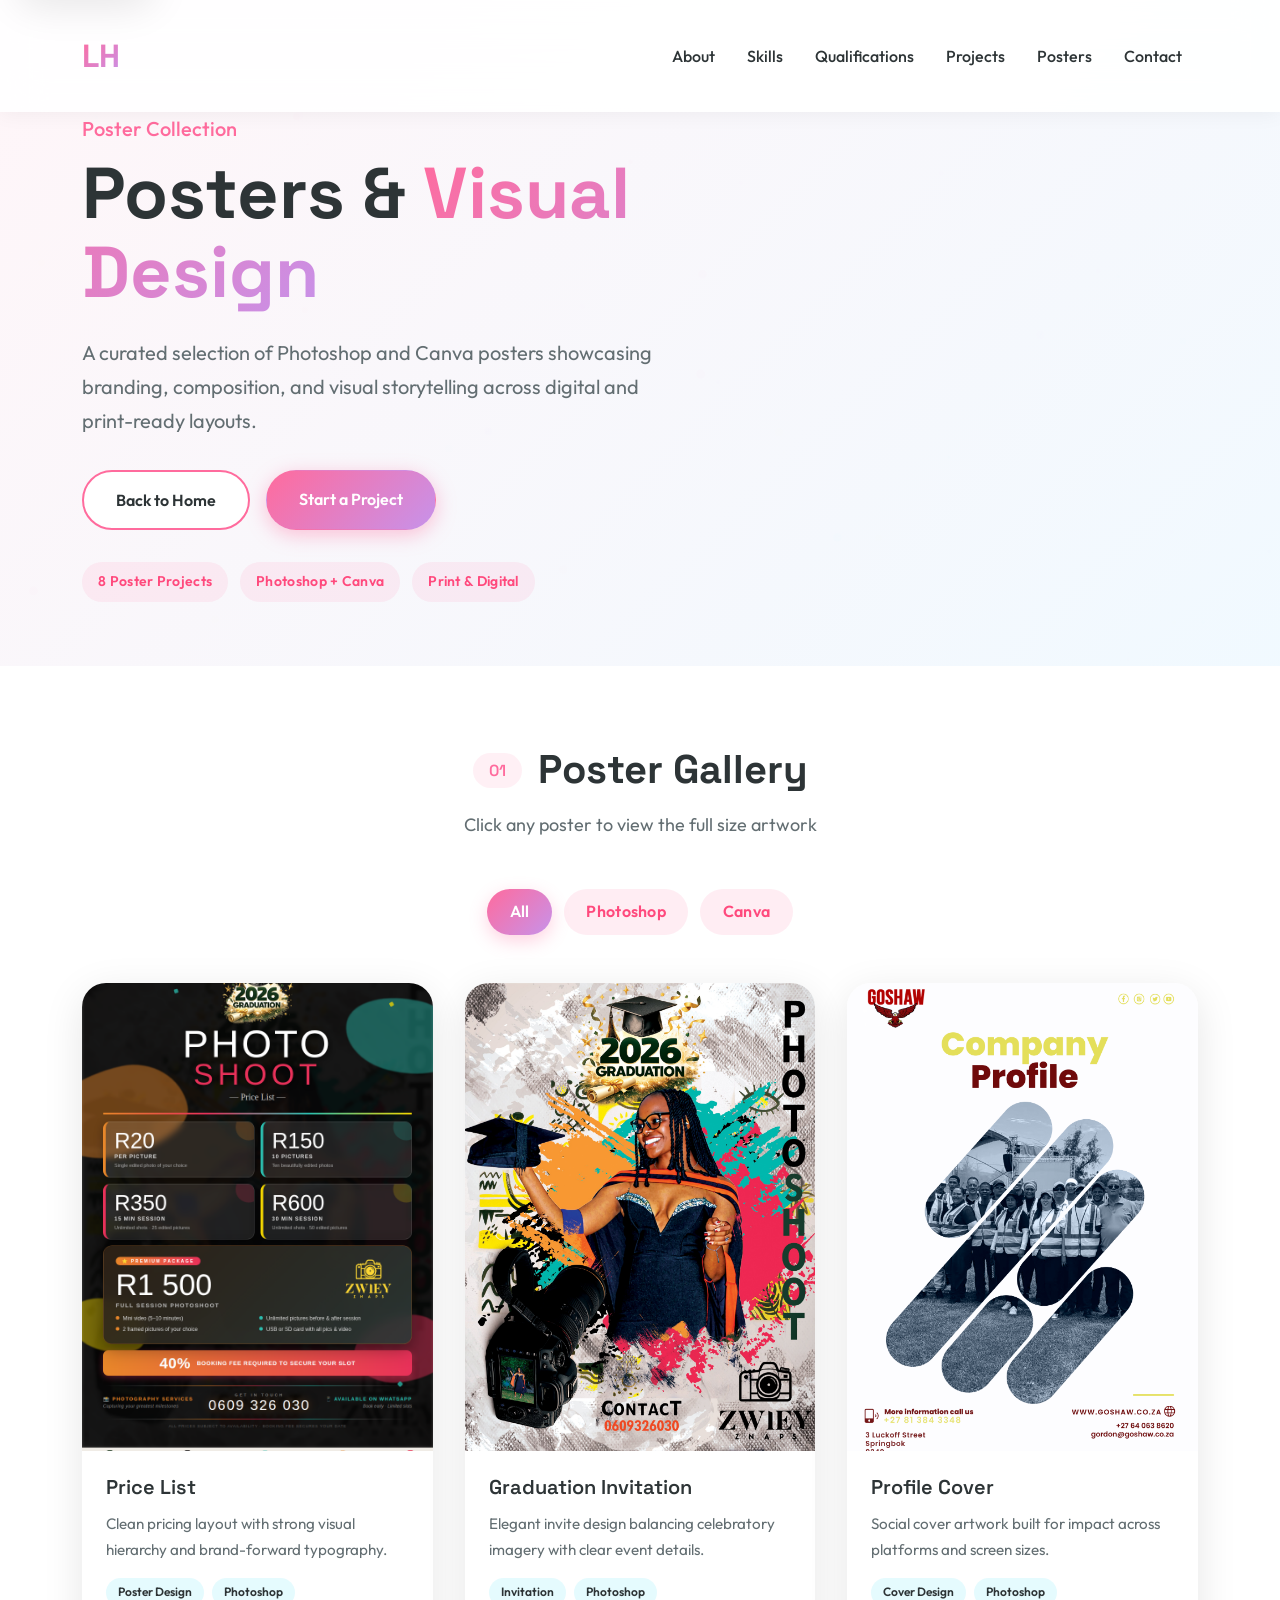
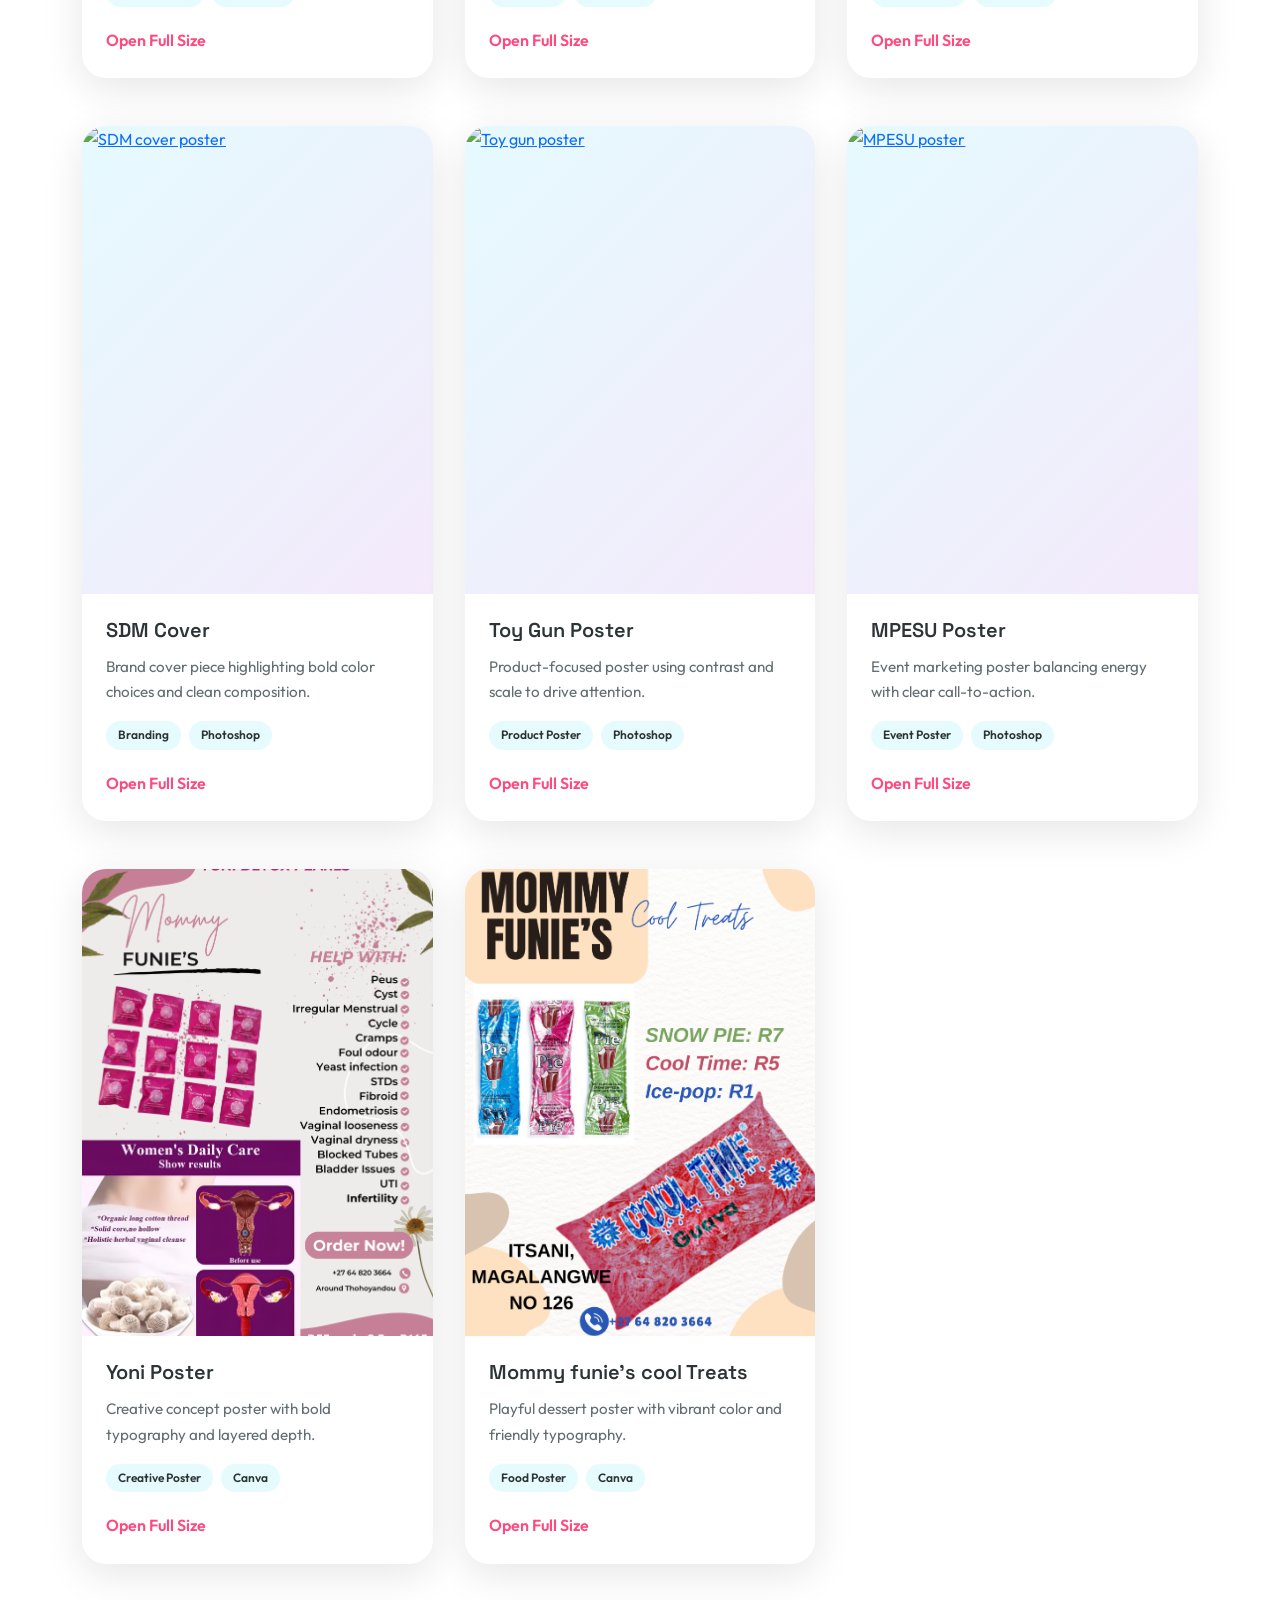
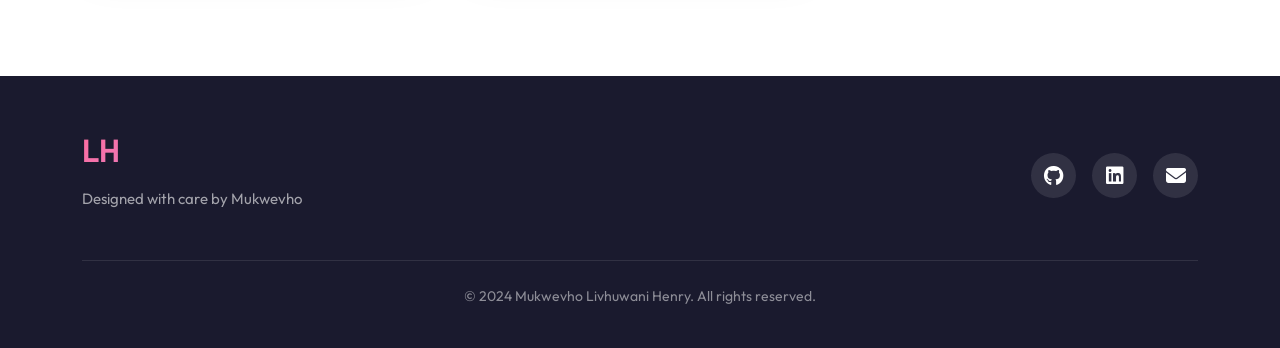
==== posters.html @ 680ffa91 "feat: launch portfolio site" ====
<!DOCTYPE html>
<html lang="en">
<head>
    <meta charset="UTF-8">
    <meta name="viewport" content="width=device-width, initial-scale=1.0">
    <title>Posters | Mukwevho Livhuwani Henry</title>
    <link href="https://cdn.jsdelivr.net/npm/bootstrap@5.3.0/dist/css/bootstrap.min.css" rel="stylesheet">
    <link rel="stylesheet" href="https://cdnjs.cloudflare.com/ajax/libs/font-awesome/6.4.0/css/all.min.css">
    <link rel="preconnect" href="https://fonts.googleapis.com">
    <link rel="preconnect" href="https://fonts.gstatic.com" crossorigin>
    <link href="https://fonts.googleapis.com/css2?family=Outfit:wght@300;400;600;800&family=Space+Grotesk:wght@400;600;700&display=swap" rel="stylesheet">
    <link rel="stylesheet" href="style.css">
</head>
<body class="posters-page">
    <canvas id="bgCanvas"></canvas>
    <a class="skip-link" href="#main-content">Skip to content</a>

    <nav class="navbar navbar-expand-lg fixed-top">
        <div class="container">
            <a class="navbar-brand" href="index.html">
                <span class="brand-text">LH</span>
            </a>
            <button class="navbar-toggler" type="button" data-bs-toggle="collapse" data-bs-target="#navbarNav">
                <span class="toggler-icon"></span>
            </button>
            <div class="collapse navbar-collapse" id="navbarNav">
                <ul class="navbar-nav ms-auto">
                    <li class="nav-item"><a class="nav-link" href="index.html#about">About</a></li>
                    <li class="nav-item"><a class="nav-link" href="index.html#skills">Skills</a></li>
                    <li class="nav-item"><a class="nav-link" href="index.html#qualifications">Qualifications</a></li>
                    <li class="nav-item"><a class="nav-link" href="index.html#projects">Projects</a></li>
                    <li class="nav-item"><a class="nav-link" href="posters.html">Posters</a></li>
                    <li class="nav-item"><a class="nav-link" href="index.html#contact">Contact</a></li>
                </ul>
            </div>
        </div>
    </nav>

    <main id="main-content">
    <section class="posters-hero">
        <div class="container">
            <div class="row align-items-center">
                <div class="col-lg-7">
                    <p class="greeting">Poster Collection</p>
                    <h1 class="hero-title">
                        Posters & <span class="highlight">Visual Design</span>
                    </h1>
                    <p class="hero-subtitle">
                        A curated selection of Photoshop and Canva posters showcasing branding,
                        composition, and visual storytelling across digital and print-ready layouts.
                    </p>
                    <div class="hero-cta">
                        <a href="index.html" class="btn btn-secondary-custom">Back to Home</a>
                        <a href="index.html#contact" class="btn btn-primary-custom">Start a Project</a>
                    </div>
                    <div class="poster-stats">
                        <span class="poster-stat">8 Poster Projects</span>
                        <span class="poster-stat">Photoshop + Canva</span>
                        <span class="poster-stat">Print & Digital</span>
                    </div>
                </div>
            </div>
        </div>
    </section>

    <section class="posters-gallery">
        <div class="container">
            <h2 class="section-title text-center">
                <span class="title-number">01</span>
                Poster Gallery
            </h2>
            <p class="section-subtitle text-center">Click any poster to view the full size artwork</p>

            <div class="poster-filters">
                <button class="filter-btn active" data-filter="all">All</button>
                <button class="filter-btn" data-filter="photoshop">Photoshop</button>
                <button class="filter-btn" data-filter="canva">Canva</button>
            </div>

            <div class="poster-grid">
                <figure class="poster-card" data-tools="photoshop">
                    <a class="poster-image" href="assests/Posters/pricelist.png" aria-label="Open Price List poster">
                        <img src="assests/Posters/pricelist.png" alt="Price list poster" loading="lazy">
                        <div class="poster-overlay"><span>View Full</span></div>
                    </a>
                    <figcaption class="poster-meta">
                        <h3>Price List</h3>
                        <p>Clean pricing layout with strong visual hierarchy and brand-forward typography.</p>
                        <div class="poster-tags">
                            <span>Poster Design</span>
                            <span>Photoshop</span>
                        </div>
                        <div class="poster-actions"><a href="assests/Posters/pricelist.png" target="_blank" rel="noopener noreferrer">Open Full Size</a></div>
                    </figcaption>
                </figure>

                <figure class="poster-card" data-tools="photoshop">
                    <a class="poster-image" href="assests/Posters/Graduation%20Invitation%201.jpg" aria-label="Open Graduation Invitation poster">
                        <img src="assests/Posters/Graduation%20Invitation%201.jpg" alt="Graduation invitation poster" loading="lazy">
                        <div class="poster-overlay"><span>View Full</span></div>
                    </a>
                    <figcaption class="poster-meta">
                        <h3>Graduation Invitation</h3>
                        <p>Elegant invite design balancing celebratory imagery with clear event details.</p>
                        <div class="poster-tags">
                            <span>Invitation</span>
                            <span>Photoshop</span>
                        </div>
                        <div class="poster-actions"><a href="assests/Posters/Graduation%20Invitation%201.jpg" target="_blank" rel="noopener noreferrer">Open Full Size</a></div>
                    </figcaption>
                </figure>

                <figure class="poster-card" data-tools="photoshop">
                    <a class="poster-image" href="assests/Posters/cover%20(profile).png" aria-label="Open Profile Cover poster">
                        <img src="assests/Posters/cover%20(profile).png" alt="Profile cover design" loading="lazy">
                        <div class="poster-overlay"><span>View Full</span></div>
                    </a>
                    <figcaption class="poster-meta">
                        <h3>Profile Cover</h3>
                        <p>Social cover artwork built for impact across platforms and screen sizes.</p>
                        <div class="poster-tags">
                            <span>Cover Design</span>
                            <span>Photoshop</span>
                        </div>
                        <div class="poster-actions"><a href="assests/Posters/cover%20(profile).png" target="_blank" rel="noopener noreferrer">Open Full Size</a></div>
                    </figcaption>
                </figure>

                <figure class="poster-card" data-tools="photoshop">
                    <a class="poster-image" href="assests/Posters/SDM%20Cover.png" aria-label="Open SDM Cover poster">
                        <img src="assests/Posters/SDM%20Cover.png" alt="SDM cover poster" loading="lazy">
                        <div class="poster-overlay"><span>View Full</span></div>
                    </a>
                    <figcaption class="poster-meta">
                        <h3>SDM Cover</h3>
                        <p>Brand cover piece highlighting bold color choices and clean composition.</p>
                        <div class="poster-tags">
                            <span>Branding</span>
                            <span>Photoshop</span>
                        </div>
                        <div class="poster-actions"><a href="assests/Posters/SDM%20Cover.png" target="_blank" rel="noopener noreferrer">Open Full Size</a></div>
                    </figcaption>
                </figure>

                <figure class="poster-card" data-tools="photoshop">
                    <a class="poster-image" href="assests/Posters/toy%20gun.png" aria-label="Open Toy Gun poster">
                        <img src="assests/Posters/toy%20gun.png" alt="Toy gun poster" loading="lazy">
                        <div class="poster-overlay"><span>View Full</span></div>
                    </a>
                    <figcaption class="poster-meta">
                        <h3>Toy Gun Poster</h3>
                        <p>Product-focused poster using contrast and scale to drive attention.</p>
                        <div class="poster-tags">
                            <span>Product Poster</span>
                            <span>Photoshop</span>
                        </div>
                        <div class="poster-actions"><a href="assests/Posters/toy%20gun.png" target="_blank" rel="noopener noreferrer">Open Full Size</a></div>
                    </figcaption>
                </figure>

                <figure class="poster-card" data-tools="photoshop">
                    <a class="poster-image" href="assests/Posters/MPESU%20POSTER.png" aria-label="Open MPESU poster">
                        <img src="assests/Posters/MPESU%20POSTER.png" alt="MPESU poster" loading="lazy">
                        <div class="poster-overlay"><span>View Full</span></div>
                    </a>
                    <figcaption class="poster-meta">
                        <h3>MPESU Poster</h3>
                        <p>Event marketing poster balancing energy with clear call-to-action.</p>
                        <div class="poster-tags">
                            <span>Event Poster</span>
                            <span>Photoshop</span>
                        </div>
                        <div class="poster-actions"><a href="assests/Posters/MPESU%20POSTER.png" target="_blank" rel="noopener noreferrer">Open Full Size</a></div>
                    </figcaption>
                </figure>

                <figure class="poster-card" data-tools="canva">
                    <a class="poster-image" href="assests/Posters/yoni%20poster.png" aria-label="Open Yoni poster">
                        <img src="assests/Posters/yoni%20poster.png" alt="Yoni poster" loading="lazy">
                        <div class="poster-overlay"><span>View Full</span></div>
                    </a>
                    <figcaption class="poster-meta">
                        <h3>Yoni Poster</h3>
                        <p>Creative concept poster with bold typography and layered depth.</p>
                        <div class="poster-tags">
                            <span>Creative Poster</span>
                            <span>Canva</span>
                        </div>
                        <div class="poster-actions"><a href="assests/Posters/yoni%20poster.png" target="_blank" rel="noopener noreferrer">Open Full Size</a></div>
                    </figcaption>
                </figure>

                <figure class="poster-card" data-tools="canva">
                    <a class="poster-image" href="assests/Posters/Mommy%20funie%27s%20cool%20Treats.png" aria-label="Open Mommy funie's cool Treats poster">
                        <img src="assests/Posters/Mommy%20funie%27s%20cool%20Treats.png" alt="Mommy funie's cool Treats poster" loading="lazy">
                        <div class="poster-overlay"><span>View Full</span></div>
                    </a>
                    <figcaption class="poster-meta">
                        <h3>Mommy funie's cool Treats</h3>
                        <p>Playful dessert poster with vibrant color and friendly typography.</p>
                        <div class="poster-tags">
                            <span>Food Poster</span>
                            <span>Canva</span>
                        </div>
                        <div class="poster-actions"><a href="assests/Posters/Mommy%20funie%27s%20cool%20Treats.png" target="_blank" rel="noopener noreferrer">Open Full Size</a></div>
                    </figcaption>
                </figure>
            </div>
        </div>
    </section>

    <div class="lightbox" aria-hidden="true" role="dialog" aria-label="Poster preview">
        <button class="lightbox-close" aria-label="Close preview">&times;</button>
        <button class="lightbox-nav prev" aria-label="Previous poster"><i class="fas fa-chevron-left"></i></button>
        <img class="lightbox-image" alt="Poster preview">
        <button class="lightbox-nav next" aria-label="Next poster"><i class="fas fa-chevron-right"></i></button>
        <p class="lightbox-caption"></p>
    </div>

    </main>

    <footer class="footer">
        <div class="container">
            <div class="footer-content">
                <div class="footer-brand">
                    <span class="brand-text">LH</span>
                    <p>Designed with care by Mukwevho</p>
                </div>
                <div class="footer-social">
                    <a href="https://github.com/Henryrsa" target="_blank" rel="noopener noreferrer"><i class="fab fa-github"></i></a>
                    <a href="https://www.linkedin.com/in/livhuwani-henry-mukwevho-75aba8270/" target="_blank" rel="noopener noreferrer"><i class="fab fa-linkedin"></i></a>
                    <a href="mailto:Mukwevhohenry@gmail.com"><i class="fas fa-envelope"></i></a>
                </div>
            </div>
            <div class="footer-bottom">
                <p>© 2024 Mukwevho Livhuwani Henry. All rights reserved.</p>
            </div>
        </div>
    </footer>

    <script src="https://cdn.jsdelivr.net/npm/bootstrap@5.3.0/dist/js/bootstrap.bundle.min.js"></script>
    <script src="script.js"></script>
</body>
</html>
---- style.css ----
:root {
    --primary: #ff6b9d;
    --primary-dark: #ff4a7d;
    --secondary: #c792ea;
    --accent: #7ee8fa;
    --accent-2: #ffeaa7;
    --dark: #1a1a2e;
    --dark-2: #16213e;
    --light: #f8f9fa;
    --text: #2d3436;
    --text-light: #636e72;
    --gradient-1: linear-gradient(135deg, #ff6b9d 0%, #c792ea 100%);
    --gradient-2: linear-gradient(135deg, #7ee8fa 0%, #c792ea 100%);
    --gradient-3: linear-gradient(135deg, #ffeaa7 0%, #ff6b9d 100%);
    --shadow: 0 10px 40px rgba(0, 0, 0, 0.1);
    --shadow-hover: 0 20px 60px rgba(0, 0, 0, 0.15);
    --font-heading: 'Space Grotesk', sans-serif;
    --font-body: 'Outfit', sans-serif;
}

* {
    margin: 0;
    padding: 0;
    box-sizing: border-box;
}

html {
    scroll-behavior: smooth;
}

body {
    font-family: var(--font-body);
    color: var(--text);
    background: var(--light);
    overflow-x: hidden;
    line-height: 1.7;
}

.skip-link {
    position: absolute;
    left: 1rem;
    top: -50px;
    background: white;
    color: var(--text);
    padding: 0.6rem 1rem;
    border-radius: 999px;
    box-shadow: var(--shadow);
    text-decoration: none;
    z-index: 10000;
    transition: top 0.2s ease;
}

.skip-link:focus {
    top: 1rem;
}

#bgCanvas {
    position: fixed;
    top: 0;
    left: 0;
    width: 100%;
    height: 100%;
    z-index: -1;
    opacity: 0.4;
}

/* Navbar */
.navbar {
    padding: 1.5rem 0;
    background: rgba(255, 255, 255, 0.9);
    backdrop-filter: blur(20px);
    box-shadow: 0 2px 20px rgba(0, 0, 0, 0.05);
    transition: all 0.3s ease;
}

.navbar.scrolled {
    padding: 1rem 0;
    box-shadow: var(--shadow);
}

.navbar-brand .brand-text {
    font-family: var(--font-heading);
    font-size: 2rem;
    font-weight: 800;
    background: var(--gradient-1);
    -webkit-background-clip: text;
    -webkit-text-fill-color: transparent;
    background-clip: text;
}

.navbar-nav .nav-link {
    font-weight: 500;
    color: var(--text);
    margin: 0 0.5rem;
    padding: 0.5rem 1rem;
    border-radius: 25px;
    transition: all 0.3s ease;
    position: relative;
}

.navbar-nav .nav-link::after {
    content: '';
    position: absolute;
    bottom: 0;
    left: 50%;
    width: 0;
    height: 2px;
    background: var(--gradient-1);
    transition: all 0.3s ease;
    transform: translateX(-50%);
}

.navbar-nav .nav-link:hover {
    color: var(--primary);
}

.navbar-nav .nav-link:focus-visible {
    outline: 2px solid rgba(255, 107, 157, 0.6);
    outline-offset: 3px;
}

.navbar-nav .nav-link:focus-visible {
    outline: 2px solid rgba(255, 107, 157, 0.6);
    outline-offset: 3px;
}

.navbar-nav .nav-link:hover::after {
    width: 60%;
}

.navbar-toggler {
    border: none;
    padding: 0.5rem;
}

.toggler-icon {
    display: block;
    width: 25px;
    height: 3px;
    background: var(--text);
    position: relative;
    transition: all 0.3s ease;
}

.toggler-icon::before,
.toggler-icon::after {
    content: '';
    position: absolute;
    width: 100%;
    height: 100%;
    background: var(--text);
    left: 0;
    transition: all 0.3s ease;
}

.toggler-icon::before {
    top: -8px;
}

.toggler-icon::after {
    top: 8px;
}

/* Hero Section */
.hero-section {
    min-height: 100vh;
    display: flex;
    align-items: center;
    position: relative;
    padding: 6rem 0 2rem;
    background: linear-gradient(135deg, rgba(255, 255, 255, 0.9) 0%, rgba(255, 231, 246, 0.9) 100%);
}

.greeting {
    font-size: 1.25rem;
    color: var(--primary);
    font-weight: 500;
    margin-bottom: 0.5rem;
    animation: fadeInUp 0.8s ease forwards;
    opacity: 0;
}

.hero-title {
    font-family: var(--font-heading);
    font-size: clamp(2.5rem, 8vw, 5rem);
    font-weight: 800;
    line-height: 1.1;
    margin-bottom: 1.5rem;
    animation: fadeInUp 0.8s ease forwards 0.2s;
    opacity: 0;
}

.hero-title .highlight {
    background: var(--gradient-1);
    -webkit-background-clip: text;
    -webkit-text-fill-color: transparent;
    background-clip: text;
}

.hero-subtitle {
    font-size: 1.25rem;
    color: var(--text-light);
    max-width: 500px;
    margin-bottom: 2rem;
    animation: fadeInUp 0.8s ease forwards 0.4s;
    opacity: 0;
}

.hero-subtitle .typing-text {
    color: var(--secondary);
    font-weight: 600;
}

.hero-cta {
    display: flex;
    gap: 1rem;
    flex-wrap: wrap;
    margin-bottom: 2rem;
    animation: fadeInUp 0.8s ease forwards 0.6s;
    opacity: 0;
}

.btn-primary-custom,
.btn-secondary-custom,
.btn-tertiary-custom {
    padding: 1rem 2rem;
    border-radius: 50px;
    font-weight: 600;
    text-decoration: none;
    transition: all 0.3s ease;
    display: inline-block;
}

.btn-primary-custom:focus-visible,
.btn-secondary-custom:focus-visible,
.btn-tertiary-custom:focus-visible,
.project-link:focus-visible,
.poster-actions a:focus-visible,
.social-link:focus-visible,
.footer-social a:focus-visible,
.filter-btn:focus-visible {
    outline: 2px solid rgba(26, 26, 46, 0.4);
    outline-offset: 4px;
}

.btn-primary-custom:focus-visible,
.btn-secondary-custom:focus-visible,
.btn-tertiary-custom:focus-visible,
.project-link:focus-visible,
.poster-actions a:focus-visible,
.social-link:focus-visible,
.footer-social a:focus-visible,
.filter-btn:focus-visible {
    outline: 2px solid rgba(26, 26, 46, 0.4);
    outline-offset: 4px;
}

.btn-primary-custom {
    background: var(--gradient-1);
    color: white;
    box-shadow: 0 5px 20px rgba(255, 107, 157, 0.4);
}

.btn-primary-custom:hover {
    transform: translateY(-3px);
    box-shadow: 0 10px 30px rgba(255, 107, 157, 0.5);
}

.btn-secondary-custom {
    background: white;
    color: var(--text);
    border: 2px solid var(--primary);
}

.btn-secondary-custom:hover {
    background: var(--primary);
    color: white;
}

.btn-tertiary-custom {
    background: linear-gradient(135deg, rgba(126, 232, 250, 0.2) 0%, rgba(199, 146, 234, 0.25) 100%);
    color: var(--text);
    border: 2px solid rgba(199, 146, 234, 0.6);
    backdrop-filter: blur(6px);
}

.btn-tertiary-custom:hover {
    background: var(--gradient-2);
    color: white;
    transform: translateY(-3px);
    box-shadow: 0 10px 30px rgba(126, 232, 250, 0.3);
}

.social-links-hero {
    display: flex;
    gap: 1rem;
    animation: fadeInUp 0.8s ease forwards 0.8s;
    opacity: 0;
}

.hero-image-wrapper {
    position: relative;
    width: min(420px, 90%);
    margin: 2rem auto 0;
    border-radius: 35% 65% 60% 40% / 35% 35% 65% 65%;
    overflow: hidden;
    box-shadow: 0 20px 60px rgba(26, 26, 46, 0.15);
    animation: fadeInUp 0.8s ease forwards 0.9s;
    opacity: 0;
}

.hero-image-glow {
    position: absolute;
    inset: -15% -20%;
    background: linear-gradient(135deg, rgba(255, 107, 157, 0.35) 0%, rgba(126, 232, 250, 0.3) 100%);
    filter: blur(40px);
    z-index: 0;
}

.hero-image {
    position: relative;
    width: 100%;
    height: auto;
    display: block;
    z-index: 1;
    object-fit: cover;
}

.social-link {
    width: 45px;
    height: 45px;
    border-radius: 50%;
    background: white;
    display: flex;
    align-items: center;
    justify-content: center;
    color: var(--text);
    font-size: 1.25rem;
    text-decoration: none;
    box-shadow: var(--shadow);
    transition: all 0.3s ease;
}

.social-link:hover {
    background: var(--gradient-1);
    color: white;
    transform: translateY(-3px);
}

.scroll-indicator {
    position: absolute;
    bottom: 2rem;
    left: 50%;
    transform: translateX(-50%);
    display: flex;
    flex-direction: column;
    align-items: center;
    gap: 0.5rem;
    animation: bounce 2s infinite;
}

.scroll-indicator span {
    font-size: 0.875rem;
    color: var(--text-light);
    text-transform: uppercase;
    letter-spacing: 2px;
}

.scroll-arrow {
    width: 20px;
    height: 20px;
    border-right: 2px solid var(--primary);
    border-bottom: 2px solid var(--primary);
    transform: rotate(45deg);
}

@keyframes bounce {
    0%, 20%, 50%, 80%, 100% {
        transform: translateX(-50%) translateY(0);
    }
    40% {
        transform: translateX(-50%) translateY(-10px);
    }
    60% {
        transform: translateX(-50%) translateY(-5px);
    }
}

@keyframes fadeInUp {
    from {
        opacity: 0;
        transform: translateY(30px);
    }
    to {
        opacity: 1;
        transform: translateY(0);
    }
}

/* Section Styles */
section {
    padding: 6rem 0;
}

.section-title {
    font-family: var(--font-heading);
    font-size: 2.5rem;
    font-weight: 700;
    margin-bottom: 1rem;
    display: flex;
    align-items: center;
    gap: 1rem;
}

.title-number {
    font-size: 1rem;
    font-weight: 600;
    color: var(--primary);
    background: rgba(255, 107, 157, 0.1);
    padding: 0.5rem 1rem;
    border-radius: 20px;
}

.section-subtitle {
    color: var(--text-light);
    font-size: 1.125rem;
    margin-bottom: 3rem;
}

/* About Section */
.about-section {
    background: white;
}

.about-image-wrapper {
    position: relative;
    margin-bottom: 2rem;
}

.about-shape {
    position: absolute;
    top: -14px;
    left: -14px;
    width: calc(100% + 28px);
    height: calc(100% + 28px);
    background: var(--gradient-2);
    border-radius: 30% 70% 70% 30% / 30% 30% 70% 70%;
    animation: morph 8s ease-in-out infinite;
    z-index: 0;
    opacity: 0.7;
}

@keyframes morph {
    0%, 100% {
        border-radius: 30% 70% 70% 30% / 30% 30% 70% 70%;
    }
    50% {
        border-radius: 70% 30% 30% 70% / 70% 70% 30% 30%;
    }
}

.about-image-placeholder {
    position: relative;
    width: 100%;
    padding-bottom: 100%;
    display: flex;
    align-items: center;
    justify-content: center;
    background: linear-gradient(135deg, rgba(126, 232, 250, 0.2) 0%, rgba(199, 146, 234, 0.2) 100%);
    border-radius: 30% 70% 70% 30% / 30% 30% 70% 70%;
    overflow: hidden;
    z-index: 1;
}

.about-image-placeholder i {
    position: absolute;
    font-size: 5rem;
    color: var(--primary);
    opacity: 0.5;
}

.about-content .section-title {
    margin-bottom: 1.5rem;
}

.about-text {
    color: var(--text-light);
    margin-bottom: 1.5rem;
    font-size: 1.0625rem;
}

.about-tags {
    display: flex;
    flex-wrap: wrap;
    gap: 0.75rem;
    margin-top: 2rem;
}

.tag {
    padding: 0.5rem 1.25rem;
    background: rgba(255, 107, 157, 0.1);
    color: var(--primary-dark);
    border-radius: 25px;
    font-weight: 500;
    font-size: 0.875rem;
    transition: all 0.3s ease;
}

.tag:hover {
    background: var(--gradient-1);
    color: white;
    transform: translateY(-2px);
}

/* Skills Section */
.skills-section {
    background: linear-gradient(135deg, #f8f9fa 0%, #fff5f8 100%);
}

.skills-grid {
    display: grid;
    grid-template-columns: repeat(auto-fit, minmax(250px, 1fr));
    gap: 2rem;
}

.skill-card {
    background: white;
    padding: 2rem;
    border-radius: 20px;
    box-shadow: var(--shadow);
    transition: all 0.4s ease;
    position: relative;
    overflow: hidden;
}

.skill-card::before {
    content: '';
    position: absolute;
    top: 0;
    left: 0;
    width: 100%;
    height: 4px;
    background: var(--gradient-1);
    transform: scaleX(0);
    transform-origin: left;
    transition: transform 0.4s ease;
}

.skill-card:hover {
    transform: translateY(-10px);
    box-shadow: var(--shadow-hover);
}

.skill-card:hover::before {
    transform: scaleX(1);
}

.skill-icon {
    width: 60px;
    height: 60px;
    background: var(--gradient-1);
    border-radius: 15px;
    display: flex;
    align-items: center;
    justify-content: center;
    margin-bottom: 1.5rem;
}

.skill-icon i {
    font-size: 1.75rem;
    color: white;
}

.skill-card h3 {
    font-family: var(--font-heading);
    font-size: 1.5rem;
    font-weight: 600;
    margin-bottom: 0.5rem;
}

.skill-card p {
    color: var(--text-light);
    font-size: 0.9375rem;
    margin-bottom: 1rem;
}

.skill-level {
    height: 6px;
    background: #eee;
    border-radius: 3px;
    overflow: hidden;
}

.skill-progress {
    height: 100%;
    background: var(--gradient-1);
    border-radius: 3px;
    width: var(--progress);
    transition: width 1s ease;
}

/* Qualifications Section */
.qualifications-section {
    background: white;
}

.qualifications-wrapper {
    display: grid;
    grid-template-columns: repeat(auto-fit, minmax(300px, 1fr));
    gap: 2rem;
    max-width: 1000px;
    margin: 0 auto;
}

.qualification-card {
    background: linear-gradient(135deg, #f8f9fa 0%, #fff 100%);
    padding: 2rem;
    border-radius: 20px;
    display: flex;
    gap: 1.5rem;
    align-items: flex-start;
    box-shadow: var(--shadow);
    transition: all 0.3s ease;
    border-left: 4px solid var(--primary);
}

.qualification-card:hover {
    transform: translateX(10px);
    box-shadow: var(--shadow-hover);
}

.main-education {
    background: var(--gradient-1);
    border-left: none;
}

.main-education .edu-icon,
.main-education .cert-icon {
    background: white;
    color: var(--primary);
}

.main-education h3,
.main-education p {
    color: white;
}

.edu-icon,
.cert-icon {
    width: 60px;
    height: 60px;
    min-width: 60px;
    background: var(--gradient-1);
    border-radius: 15px;
    display: flex;
    align-items: center;
    justify-content: center;
}

.edu-icon i,
.cert-icon i {
    font-size: 1.5rem;
    color: white;
}

.qualification-card h3 {
    font-family: var(--font-heading);
    font-size: 1.25rem;
    font-weight: 600;
    margin-bottom: 0.5rem;
}

.edu-school {
    color: var(--secondary);
    font-weight: 500;
    margin-bottom: 0.25rem;
}

.edu-period {
    color: var(--text-light);
    font-size: 0.9375rem;
}

/* Projects Section */
.projects-section {
    background: linear-gradient(135deg, #fff5f8 0%, #f0f9ff 100%);
}

.project-highlights {
    display: grid;
    grid-template-columns: repeat(auto-fit, minmax(220px, 1fr));
    gap: 1rem;
    margin: 1.5rem 0 2.5rem;
}

.highlight-card {
    background: white;
    border-radius: 18px;
    padding: 1rem 1.25rem;
    display: flex;
    gap: 0.75rem;
    align-items: center;
    box-shadow: var(--shadow);
}

.highlight-card i {
    width: 40px;
    height: 40px;
    border-radius: 12px;
    display: flex;
    align-items: center;
    justify-content: center;
    background: var(--gradient-2);
    color: white;
}

.highlight-card span {
    font-weight: 600;
    color: var(--text);
    font-size: 0.95rem;
}

.projects-grid {
    display: grid;
    grid-template-columns: repeat(auto-fit, minmax(320px, 1fr));
    gap: 2rem;
}

.project-card {
    background: white;
    border-radius: 20px;
    overflow: hidden;
    box-shadow: var(--shadow);
    transition: all 0.4s ease;
}

.project-card:hover {
    transform: translateY(-10px);
    box-shadow: var(--shadow-hover);
}

.project-image {
    height: 200px;
    background: linear-gradient(135deg, var(--accent) 0%, var(--secondary) 100%);
    display: flex;
    align-items: center;
    justify-content: center;
    position: relative;
    overflow: hidden;
}

.project-placeholder {
    display: flex;
    flex-direction: column;
    align-items: center;
    gap: 0.5rem;
    color: white;
    z-index: 1;
}

.project-placeholder i {
    font-size: 3rem;
}

.project-placeholder span {
    font-weight: 600;
    text-transform: uppercase;
    letter-spacing: 2px;
    font-size: 0.75rem;
}

.project-card.coming-soon .project-image {
    background: linear-gradient(135deg, #ffeaa7 0%, #ff6b9d 100%);
}

.project-info {
    padding: 1.5rem;
}

.project-info h3 {
    font-family: var(--font-heading);
    font-size: 1.375rem;
    font-weight: 600;
    margin-bottom: 0.5rem;
}

.project-info p {
    color: var(--text-light);
    font-size: 0.9375rem;
    margin-bottom: 1rem;
}

.project-tags {
    display: flex;
    flex-wrap: wrap;
    gap: 0.5rem;
}

.project-tags span {
    padding: 0.25rem 0.75rem;
    background: rgba(255, 107, 157, 0.1);
    color: var(--primary-dark);
    border-radius: 15px;
    font-size: 0.75rem;
    font-weight: 500;
}

.project-link {
    display: inline-block;
    margin-right: 1rem;
    margin-top: 0.75rem;
    padding: 0.5rem 1rem;
    background: var(--gradient-1);
    color: white;
    text-decoration: none;
    border-radius: 20px;
    font-size: 0.8rem;
    font-weight: 500;
    transition: all 0.3s ease;
}

.project-link:hover {
    transform: translateY(-2px);
    box-shadow: 0 5px 15px rgba(255, 107, 157, 0.4);
}

/* Posters Page */
.posters-page .hero-section,
.posters-hero {
    min-height: 70vh;
    display: flex;
    align-items: center;
    padding: 7rem 0 4rem;
    background: linear-gradient(135deg, rgba(255, 245, 248, 0.95) 0%, rgba(240, 249, 255, 0.95) 100%);
}

.posters-hero .hero-title {
    font-size: clamp(2.5rem, 6vw, 4.5rem);
}

.posters-hero .hero-subtitle {
    max-width: 600px;
}

.poster-stats {
    display: flex;
    flex-wrap: wrap;
    gap: 0.75rem;
    margin-top: 2rem;
}

.poster-stat {
    padding: 0.5rem 1rem;
    border-radius: 20px;
    background: rgba(255, 107, 157, 0.1);
    color: var(--primary-dark);
    font-weight: 600;
    font-size: 0.875rem;
    letter-spacing: 0.3px;
}

.posters-gallery {
    background: white;
    padding: 5rem 0 6rem;
}

.posters-gallery .section-title {
    justify-content: center;
}

.poster-filters {
    display: flex;
    flex-wrap: wrap;
    justify-content: center;
    gap: 0.75rem;
    margin-top: 2rem;
}


.filter-btn {
    border: none;
    padding: 0.6rem 1.4rem;
    border-radius: 999px;
    background: rgba(255, 107, 157, 0.12);
    color: var(--primary-dark);
    font-weight: 600;
    letter-spacing: 0.3px;
    transition: all 0.3s ease;
}

.filter-btn:hover,
.filter-btn.active {
    background: var(--gradient-1);
    color: white;
    box-shadow: 0 6px 18px rgba(255, 107, 157, 0.3);
}

.poster-grid {
    display: grid;
    grid-template-columns: repeat(auto-fit, minmax(260px, 1fr));
    gap: 2rem;
    margin-top: 3rem;
}

.poster-card {
    background: white;
    border-radius: 24px;
    overflow: hidden;
    box-shadow: var(--shadow);
    transition: all 0.4s ease;
    display: flex;
    flex-direction: column;
}

.poster-card:hover {
    transform: translateY(-8px);
    box-shadow: var(--shadow-hover);
}

.poster-image {
    position: relative;
    display: block;
    aspect-ratio: 3 / 4;
    overflow: hidden;
    background: linear-gradient(135deg, rgba(126, 232, 250, 0.2) 0%, rgba(199, 146, 234, 0.2) 100%);
}

.poster-image img {
    width: 100%;
    height: 100%;
    object-fit: cover;
    display: block;
    transition: transform 0.4s ease;
}

.poster-card:hover .poster-image img {
    transform: scale(1.05);
}

.poster-overlay {
    position: absolute;
    inset: 0;
    background: linear-gradient(180deg, rgba(26, 26, 46, 0.05) 0%, rgba(26, 26, 46, 0.5) 100%);
    display: flex;
    align-items: flex-end;
    justify-content: space-between;
    padding: 1.5rem;
    opacity: 0;
    transition: opacity 0.3s ease;
}

.poster-card:hover .poster-overlay {
    opacity: 1;
}

.poster-overlay span {
    color: white;
    font-weight: 600;
    text-transform: uppercase;
    letter-spacing: 2px;
    font-size: 0.75rem;
}

.poster-meta {
    padding: 1.5rem;
}

.poster-meta h3 {
    font-family: var(--font-heading);
    font-size: 1.25rem;
    font-weight: 600;
    margin-bottom: 0.75rem;
}

.poster-meta p {
    color: var(--text-light);
    font-size: 0.95rem;
    margin-bottom: 1rem;
}

.poster-tags {
    display: flex;
    flex-wrap: wrap;
    gap: 0.5rem;
}

.poster-tags span {
    padding: 0.25rem 0.75rem;
    border-radius: 999px;
    background: rgba(126, 232, 250, 0.2);
    color: var(--text);
    font-size: 0.75rem;
    font-weight: 600;
}

.poster-actions {
    margin-top: 1.25rem;
}

.poster-actions a {
    text-decoration: none;
    font-weight: 600;
    color: var(--primary-dark);
}

.poster-actions a:hover {
    color: var(--primary);
}

.lightbox {
    position: fixed;
    inset: 0;
    background: rgba(22, 33, 62, 0.9);
    display: flex;
    flex-direction: column;
    align-items: center;
    justify-content: center;
    padding: 2rem;
    opacity: 0;
    pointer-events: none;
    transition: opacity 0.3s ease;
    z-index: 9999;
}

.lightbox.active {
    opacity: 1;
    pointer-events: auto;
}

.lightbox-image {
    max-width: min(90vw, 900px);
    max-height: 80vh;
    border-radius: 20px;
    box-shadow: 0 20px 60px rgba(0, 0, 0, 0.45);
}

.lightbox-caption {
    margin-top: 1.5rem;
    color: rgba(255, 255, 255, 0.8);
    font-weight: 600;
    text-transform: uppercase;
    letter-spacing: 2px;
    font-size: 0.85rem;
}

.lightbox-close {
    position: absolute;
    top: 24px;
    right: 30px;
    background: transparent;
    border: none;
    color: white;
    font-size: 2.5rem;
    line-height: 1;
    cursor: pointer;
}

.lightbox-nav {
    position: absolute;
    top: 50%;
    transform: translateY(-50%);
    background: rgba(255, 255, 255, 0.12);
    border: none;
    color: white;
    width: 48px;
    height: 48px;
    border-radius: 50%;
    display: flex;
    align-items: center;
    justify-content: center;
    cursor: pointer;
    transition: all 0.3s ease;
}

.lightbox-nav:hover {
    background: rgba(255, 255, 255, 0.25);
}

.lightbox-nav.prev {
    left: 24px;
}

.lightbox-nav.next {
    right: 24px;
}

/* Contact Section */
.contact-section {
    background: white;
}

.contact-wrapper {
    display: grid;
    grid-template-columns: repeat(auto-fit, minmax(250px, 1fr));
    gap: 2rem;
    margin-bottom: 3rem;
}

.contact-card {
    text-align: center;
    padding: 2rem;
    border-radius: 20px;
    background: linear-gradient(135deg, #f8f9fa 0%, #fff 100%);
    box-shadow: var(--shadow);
    transition: all 0.3s ease;
}

.contact-card:hover {
    transform: translateY(-5px);
    box-shadow: var(--shadow-hover);
}

.contact-icon {
    width: 70px;
    height: 70px;
    background: var(--gradient-1);
    border-radius: 50%;
    display: flex;
    align-items: center;
    justify-content: center;
    margin: 0 auto 1.5rem;
}

.contact-icon i {
    font-size: 1.75rem;
    color: white;
}

.contact-card h3 {
    font-family: var(--font-heading);
    font-size: 1.25rem;
    font-weight: 600;
    margin-bottom: 0.5rem;
}

.contact-card p {
    color: var(--text-light);
}

.contact-card a {
    color: var(--primary);
    text-decoration: none;
    font-weight: 500;
    transition: all 0.3s ease;
}

.contact-card a:hover {
    color: var(--primary-dark);
}

.contact-cta p {
    color: var(--text-light);
    margin-bottom: 1.5rem;
    font-size: 1.125rem;
}

/* Footer */
.footer {
    background: var(--dark);
    color: white;
    padding: 3rem 0 1.5rem;
}

.footer-content {
    display: flex;
    justify-content: space-between;
    align-items: center;
    flex-wrap: wrap;
    gap: 2rem;
    padding-bottom: 2rem;
    border-bottom: 1px solid rgba(255, 255, 255, 0.1);
}

.footer-brand .brand-text {
    font-family: var(--font-heading);
    font-size: 2rem;
    font-weight: 800;
    background: var(--gradient-1);
    -webkit-background-clip: text;
    -webkit-text-fill-color: transparent;
    background-clip: text;
    display: block;
    margin-bottom: 0.5rem;
}

.footer-brand p {
    color: rgba(255, 255, 255, 0.6);
    font-size: 0.9375rem;
}

.footer-social {
    display: flex;
    gap: 1rem;
}

.footer-social a {
    width: 45px;
    height: 45px;
    border-radius: 50%;
    background: rgba(255, 255, 255, 0.1);
    display: flex;
    align-items: center;
    justify-content: center;
    color: white;
    text-decoration: none;
    font-size: 1.25rem;
    transition: all 0.3s ease;
}

.footer-social a:hover {
    background: var(--gradient-1);
    transform: translateY(-3px);
}

.footer-bottom {
    padding-top: 1.5rem;
    text-align: center;
}

.footer-bottom p {
    color: rgba(255, 255, 255, 0.5);
    font-size: 0.875rem;
}

/* Responsive */
@media (max-width: 991px) {
    .hero-title {
        font-size: clamp(2rem, 10vw, 3.5rem);
    }
    
    .navbar-collapse {
        background: white;
        padding: 1rem;
        border-radius: 15px;
        margin-top: 1rem;
        box-shadow: var(--shadow);
    }
    
    .footer-content {
        flex-direction: column;
        text-align: center;
    }

    .hero-image-wrapper {
        width: min(320px, 85%);
        margin-top: 2.5rem;
    }
}

@media (max-width: 576px) {
    .hero-image-wrapper {
        width: min(280px, 80%);
        margin-top: 2rem;
    }

    .lightbox-nav {
        top: auto;
        bottom: 24px;
        transform: none;
    }
}

@media (max-width: 576px) {
    section {
        padding: 4rem 0;
    }
    
    .section-title {
        font-size: 1.75rem;
        flex-direction: column;
        align-items: flex-start;
        gap: 0.5rem;
    }
    
    .hero-cta {
        flex-direction: column;
    }
    
    .btn-primary-custom,
    .btn-secondary-custom {
        text-align: center;
    }
    
    .qualification-card {
        flex-direction: column;
        text-align: center;
    }
    
    .qualification-card .edu-icon,
    .qualification-card .cert-icon {
        margin: 0 auto;
    }

    .project-highlights {
        grid-template-columns: 1fr;
    }
}

@media (prefers-reduced-motion: reduce) {
    html {
        scroll-behavior: auto;
    }

    *, *::before, *::after {
        animation-duration: 0.01ms !important;
        animation-iteration-count: 1 !important;
        transition-duration: 0.01ms !important;
    }

    .scroll-indicator {
        animation: none;
    }

    .reveal {
        opacity: 1;
        transform: none;
    }
}

/* Scroll animations */
.reveal {
    opacity: 0;
    transform: translateY(30px);
    transition: all 0.8s ease;
}

.reveal.active {
    opacity: 1;
    transform: translateY(0);
}
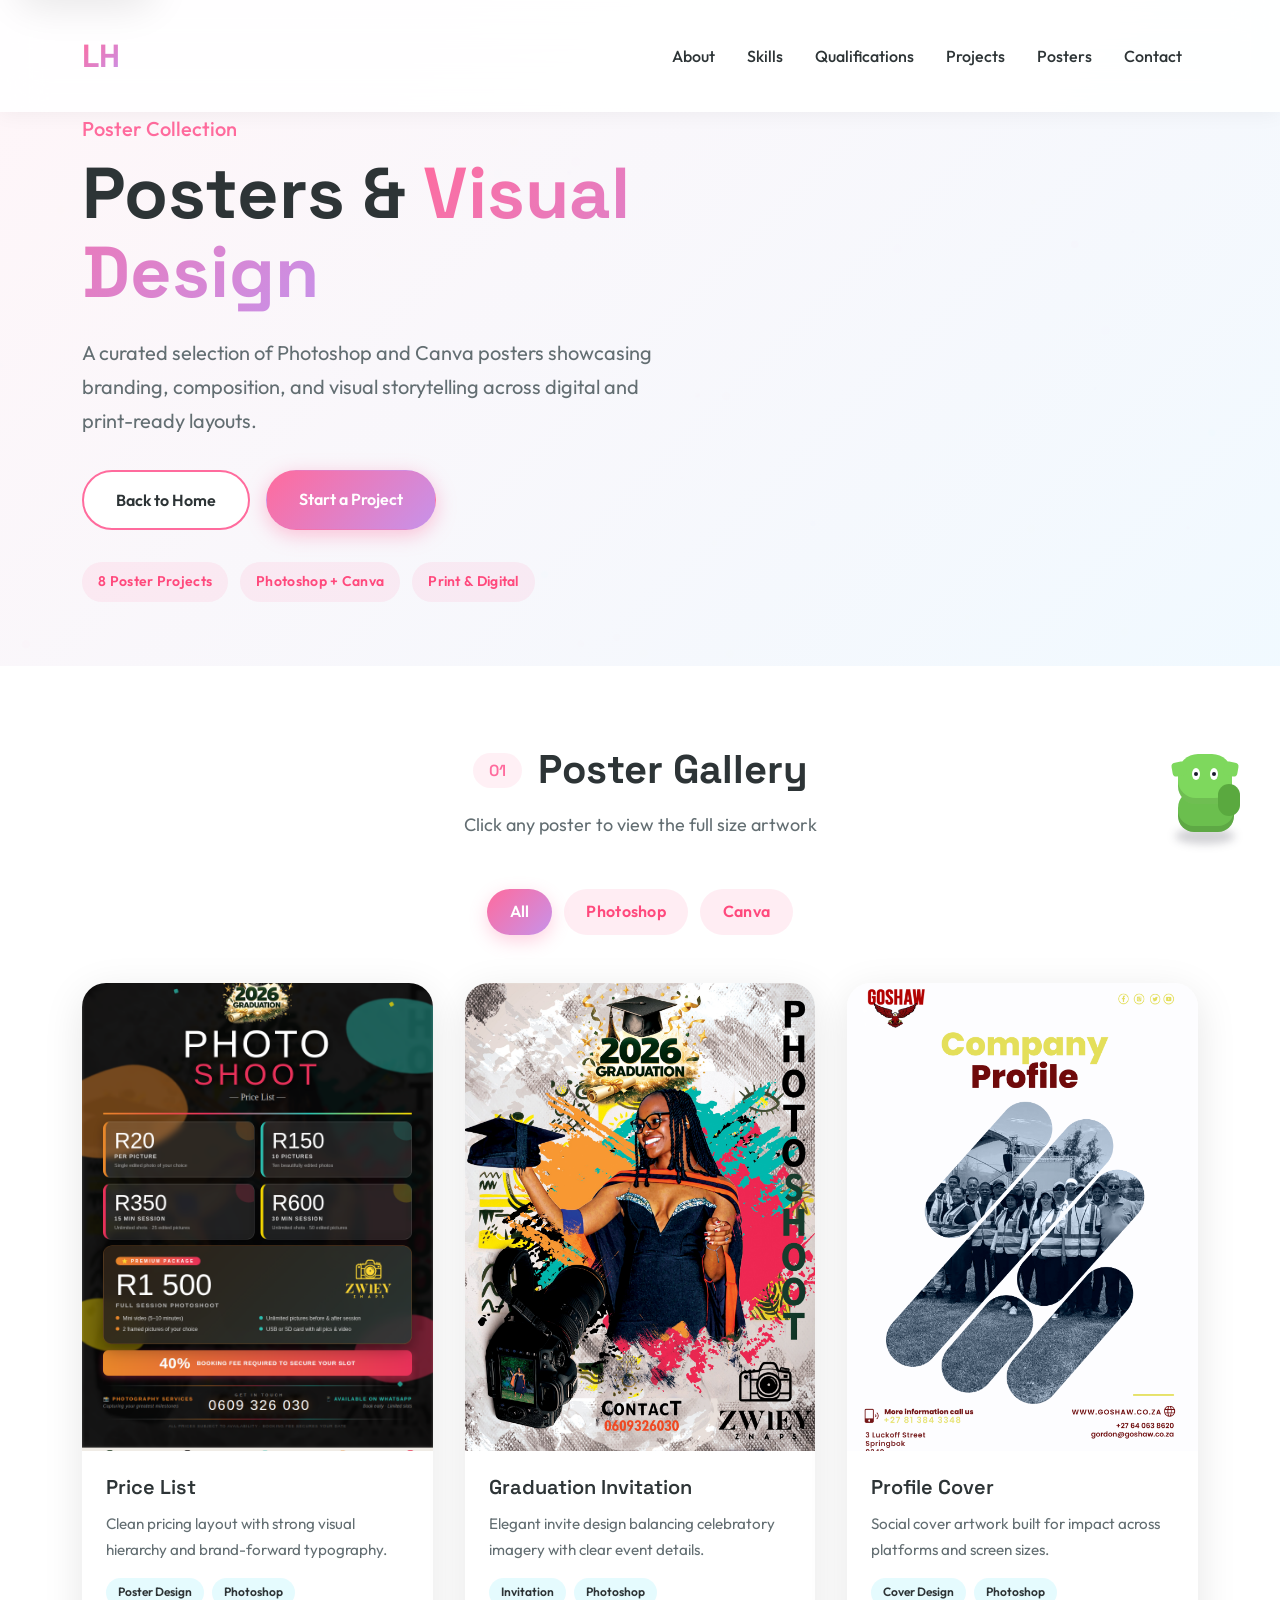
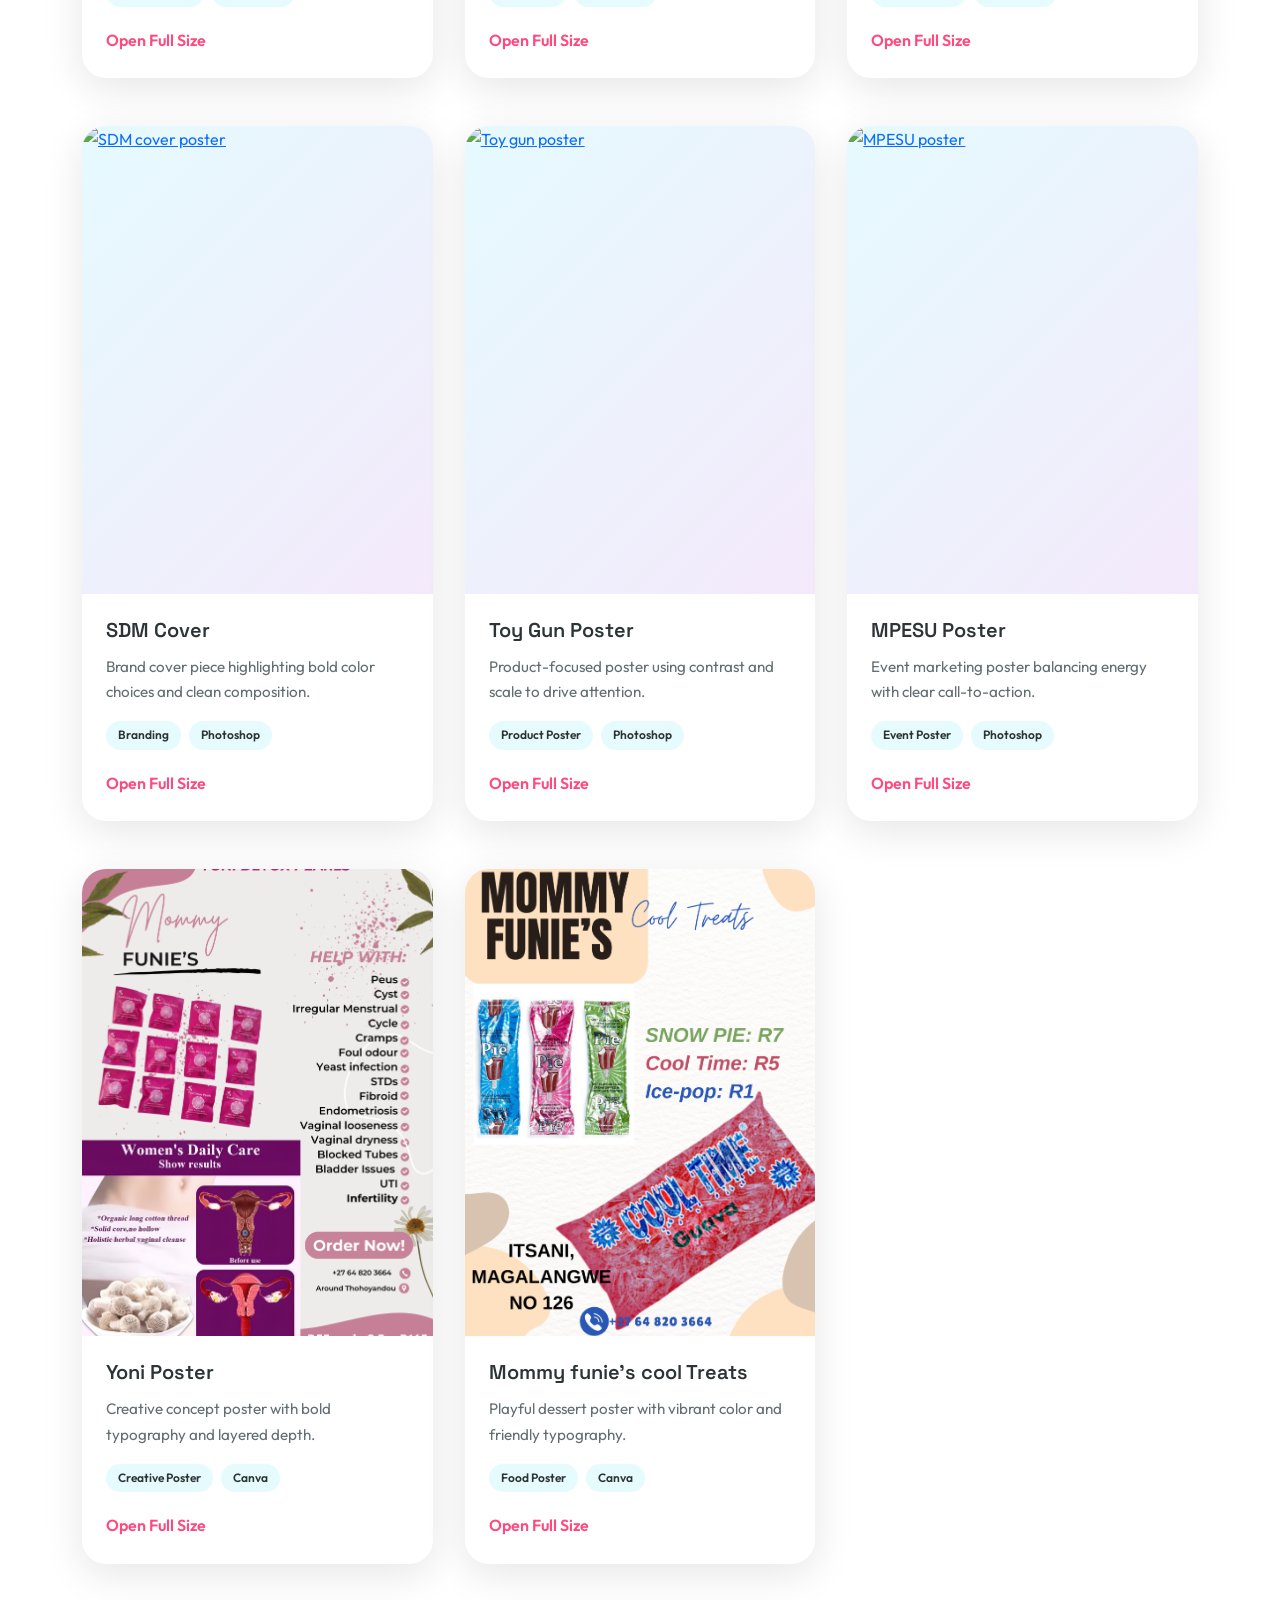
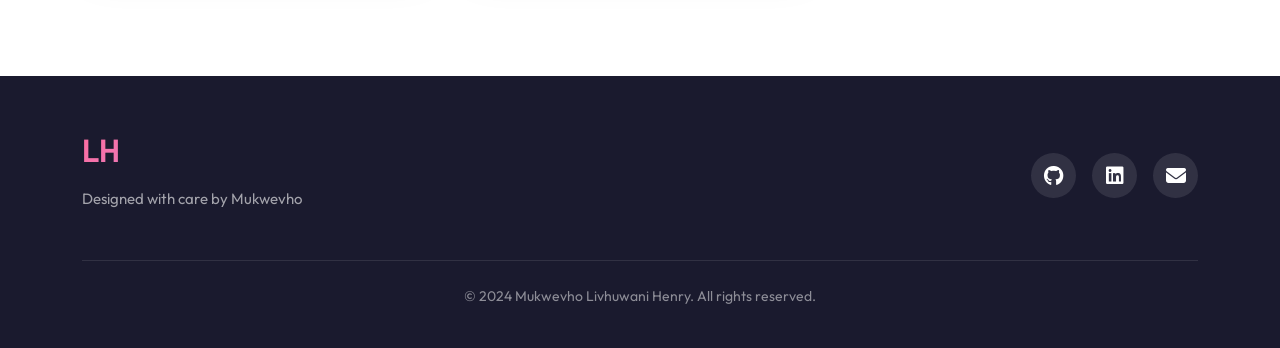
==== commit 838f6d66: "feat: add interactive goblin cursor" ====
--- a/posters.html
+++ b/posters.html
@@ -217,6 +217,16 @@
         <p class="lightbox-caption"></p>
     </div>
 
+    <div class="goblin" aria-hidden="true">
+        <span class="goblin-shadow"></span>
+        <span class="goblin-body"></span>
+        <span class="goblin-head"></span>
+        <span class="goblin-eye goblin-eye-left"></span>
+        <span class="goblin-eye goblin-eye-right"></span>
+        <span class="goblin-arm"></span>
+        <span class="goblin-nails"></span>
+    </div>
+
     </main>
 
     <footer class="footer">
--- a/style.css
+++ b/style.css
@@ -1258,11 +1258,27 @@
         bottom: 24px;
         transform: none;
     }
+
+    .goblin {
+        width: 70px;
+        height: 70px;
+        left: 0;
+        top: 0;
+    }
 }
 
 @media (max-width: 576px) {
     section {
         padding: 4rem 0;
+        scroll-margin-top: 90px;
+    }
+
+    .hero-section {
+        padding-top: 7.5rem;
+    }
+
+    .hero-section .col-lg-7 {
+        margin-top: 1.5rem;
     }
     
     .section-title {
@@ -1296,6 +1312,216 @@
     }
 }
 
+/* Floating Actions */
+.floating-actions {
+    position: fixed;
+    right: 1.5rem;
+    bottom: 1.5rem;
+    display: flex;
+    flex-direction: column;
+    gap: 0.75rem;
+    opacity: 0;
+    transform: translateY(10px);
+    pointer-events: none;
+    transition: all 0.3s ease;
+    z-index: 999;
+}
+
+.floating-actions.visible {
+    opacity: 1;
+    transform: translateY(0);
+    pointer-events: auto;
+}
+
+.floating-btn {
+    width: 48px;
+    height: 48px;
+    border-radius: 50%;
+    display: flex;
+    align-items: center;
+    justify-content: center;
+    background: white;
+    color: var(--text);
+    box-shadow: var(--shadow);
+    text-decoration: none;
+    font-size: 1.1rem;
+    transition: all 0.3s ease;
+}
+
+.floating-btn:hover {
+    background: var(--gradient-1);
+    color: white;
+    transform: translateY(-2px);
+}
+
+.floating-btn:focus-visible {
+    outline: 2px solid rgba(26, 26, 46, 0.4);
+    outline-offset: 4px;
+}
+
+/* Goblin */
+.goblin {
+    position: fixed;
+    width: 90px;
+    height: 90px;
+    left: 0;
+    top: 0;
+    pointer-events: none;
+    z-index: 998;
+    transform: translate3d(0, 0, 0);
+    transform-origin: center;
+}
+
+.goblin-shadow {
+    position: absolute;
+    width: 60px;
+    height: 16px;
+    left: 15px;
+    bottom: 6px;
+    background: rgba(26, 26, 46, 0.2);
+    border-radius: 50%;
+    filter: blur(4px);
+}
+
+.goblin-body {
+    position: absolute;
+    width: 56px;
+    height: 42px;
+    left: 18px;
+    bottom: 18px;
+    background: #6bbf4e;
+    border-radius: 18px 18px 16px 16px;
+    box-shadow: inset 0 -6px 0 rgba(0, 0, 0, 0.12);
+    animation: goblin-float 2.6s ease-in-out infinite;
+}
+
+.goblin-head {
+    position: absolute;
+    width: 54px;
+    height: 50px;
+    left: 18px;
+    bottom: 46px;
+    background: #7ed85d;
+    border-radius: 20px 20px 18px 18px;
+    box-shadow: inset 0 -6px 0 rgba(0, 0, 0, 0.12);
+    animation: goblin-float 2.6s ease-in-out infinite;
+}
+
+.goblin-head::before,
+.goblin-head::after {
+    content: '';
+    position: absolute;
+    width: 14px;
+    height: 14px;
+    background: #7ed85d;
+    border-radius: 4px;
+    top: 8px;
+}
+
+.goblin-head::before {
+    left: -6px;
+    transform: rotate(-10deg);
+}
+
+.goblin-head::after {
+    right: -6px;
+    transform: rotate(10deg);
+}
+
+.goblin-eye {
+    position: absolute;
+    width: 8px;
+    height: 12px;
+    background: white;
+    border-radius: 50%;
+    bottom: 70px;
+}
+
+.goblin-eye::after {
+    content: '';
+    position: absolute;
+    width: 4px;
+    height: 4px;
+    background: #1a1a2e;
+    border-radius: 50%;
+    top: 4px;
+    left: 2px;
+}
+
+.goblin-eye-left {
+    left: 32px;
+}
+
+.goblin-eye-right {
+    right: 32px;
+}
+
+.goblin-arm {
+    position: absolute;
+    width: 22px;
+    height: 32px;
+    right: 10px;
+    bottom: 34px;
+    background: #5aa93f;
+    border-radius: 12px;
+    transform-origin: top left;
+}
+
+.goblin-nails {
+    position: absolute;
+    width: 30px;
+    height: 6px;
+    right: -6px;
+    bottom: 44px;
+    background: linear-gradient(90deg, rgba(255, 255, 255, 0.85), rgba(255, 255, 255, 0));
+    border-radius: 999px;
+    opacity: 0;
+}
+
+.goblin.attack .goblin-arm {
+    animation: goblin-swipe 0.35s ease;
+}
+
+.goblin.attack .goblin-nails {
+    animation: goblin-slash 0.35s ease;
+}
+
+@keyframes goblin-float {
+    0%, 100% {
+        transform: translateY(0);
+    }
+    50% {
+        transform: translateY(-6px);
+    }
+}
+
+@keyframes goblin-swipe {
+    0% {
+        transform: rotate(0deg);
+    }
+    40% {
+        transform: rotate(-55deg);
+    }
+    100% {
+        transform: rotate(0deg);
+    }
+}
+
+@keyframes goblin-slash {
+    0% {
+        opacity: 0;
+        transform: translateX(0);
+    }
+    30% {
+        opacity: 1;
+        transform: translateX(6px);
+    }
+    100% {
+        opacity: 0;
+        transform: translateX(12px);
+    }
+}
+
 @media (prefers-reduced-motion: reduce) {
     html {
         scroll-behavior: auto;
@@ -1314,6 +1540,20 @@
     .reveal {
         opacity: 1;
         transform: none;
+    }
+
+    .goblin {
+        animation: none;
+        right: 24px;
+        bottom: 24px;
+        left: auto;
+        top: auto;
+        transform: none;
+    }
+
+    .goblin-body,
+    .goblin-head {
+        animation: none;
     }
 }
 
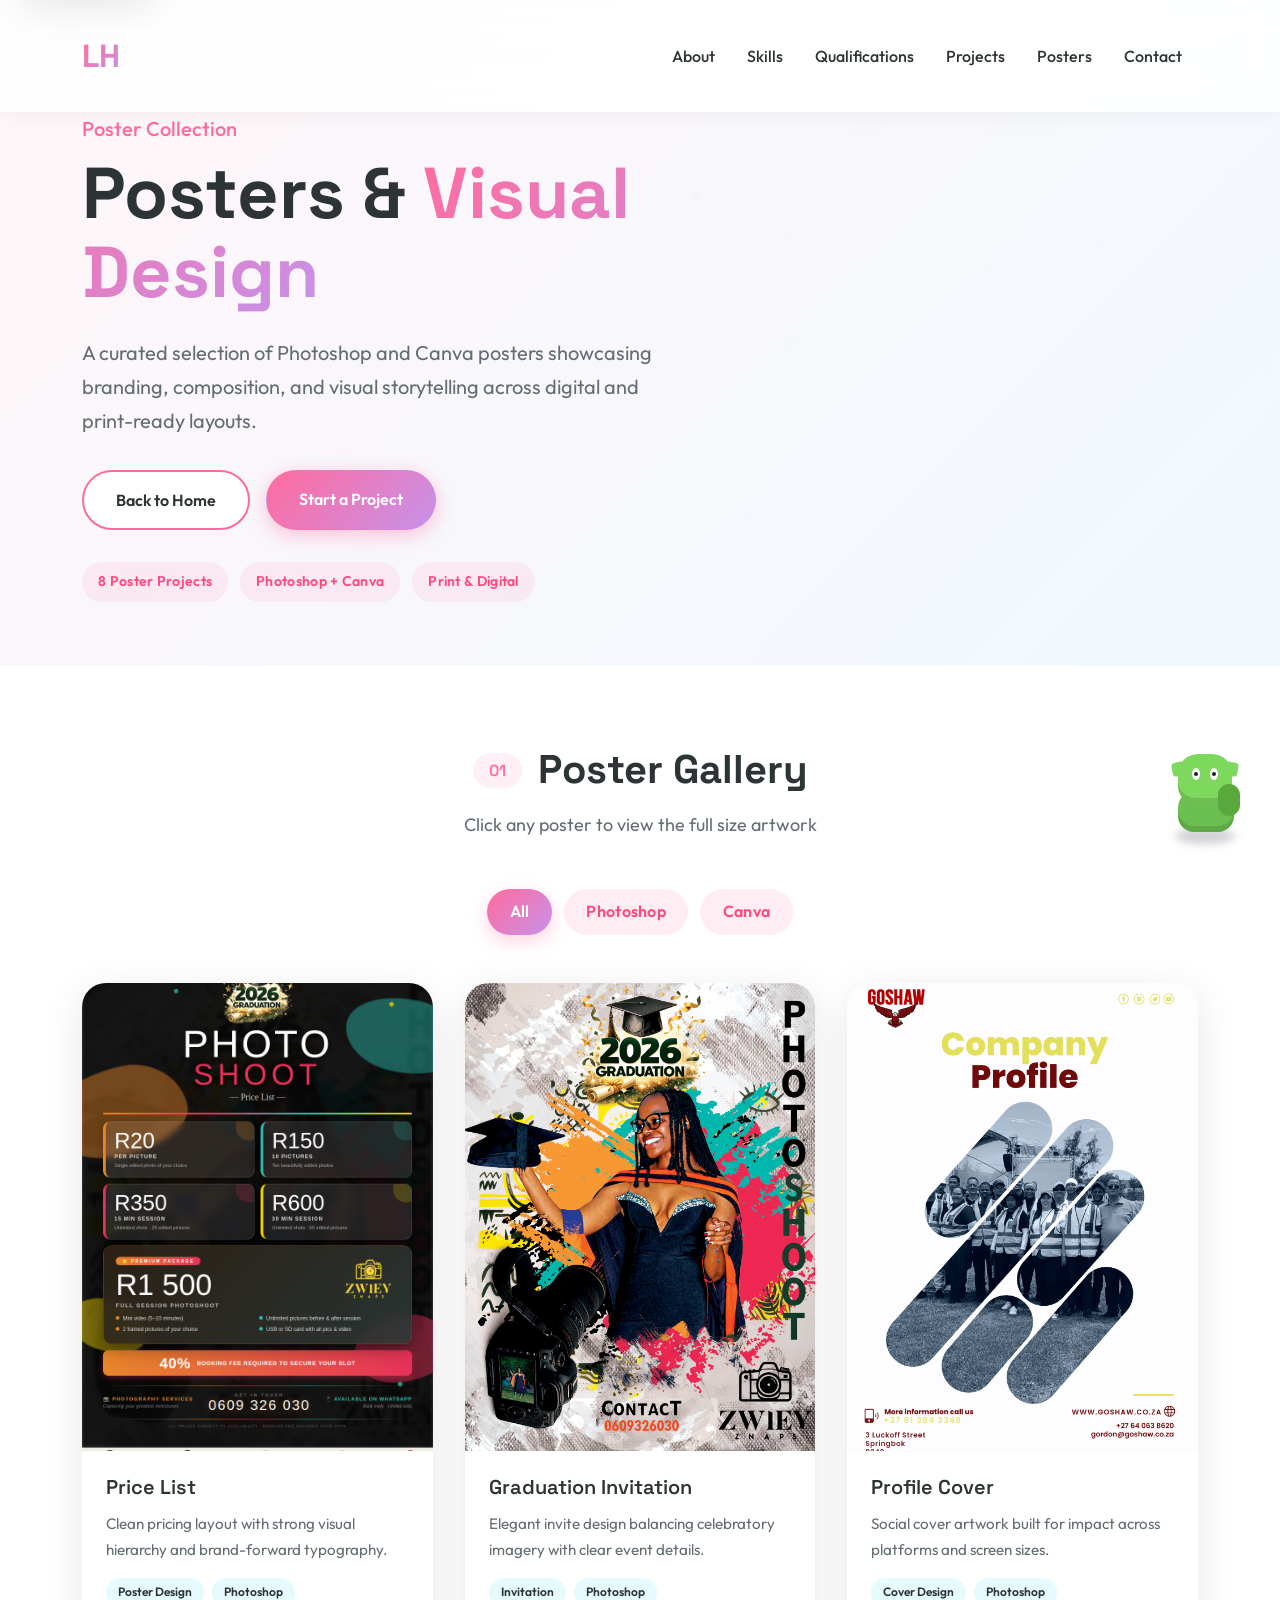
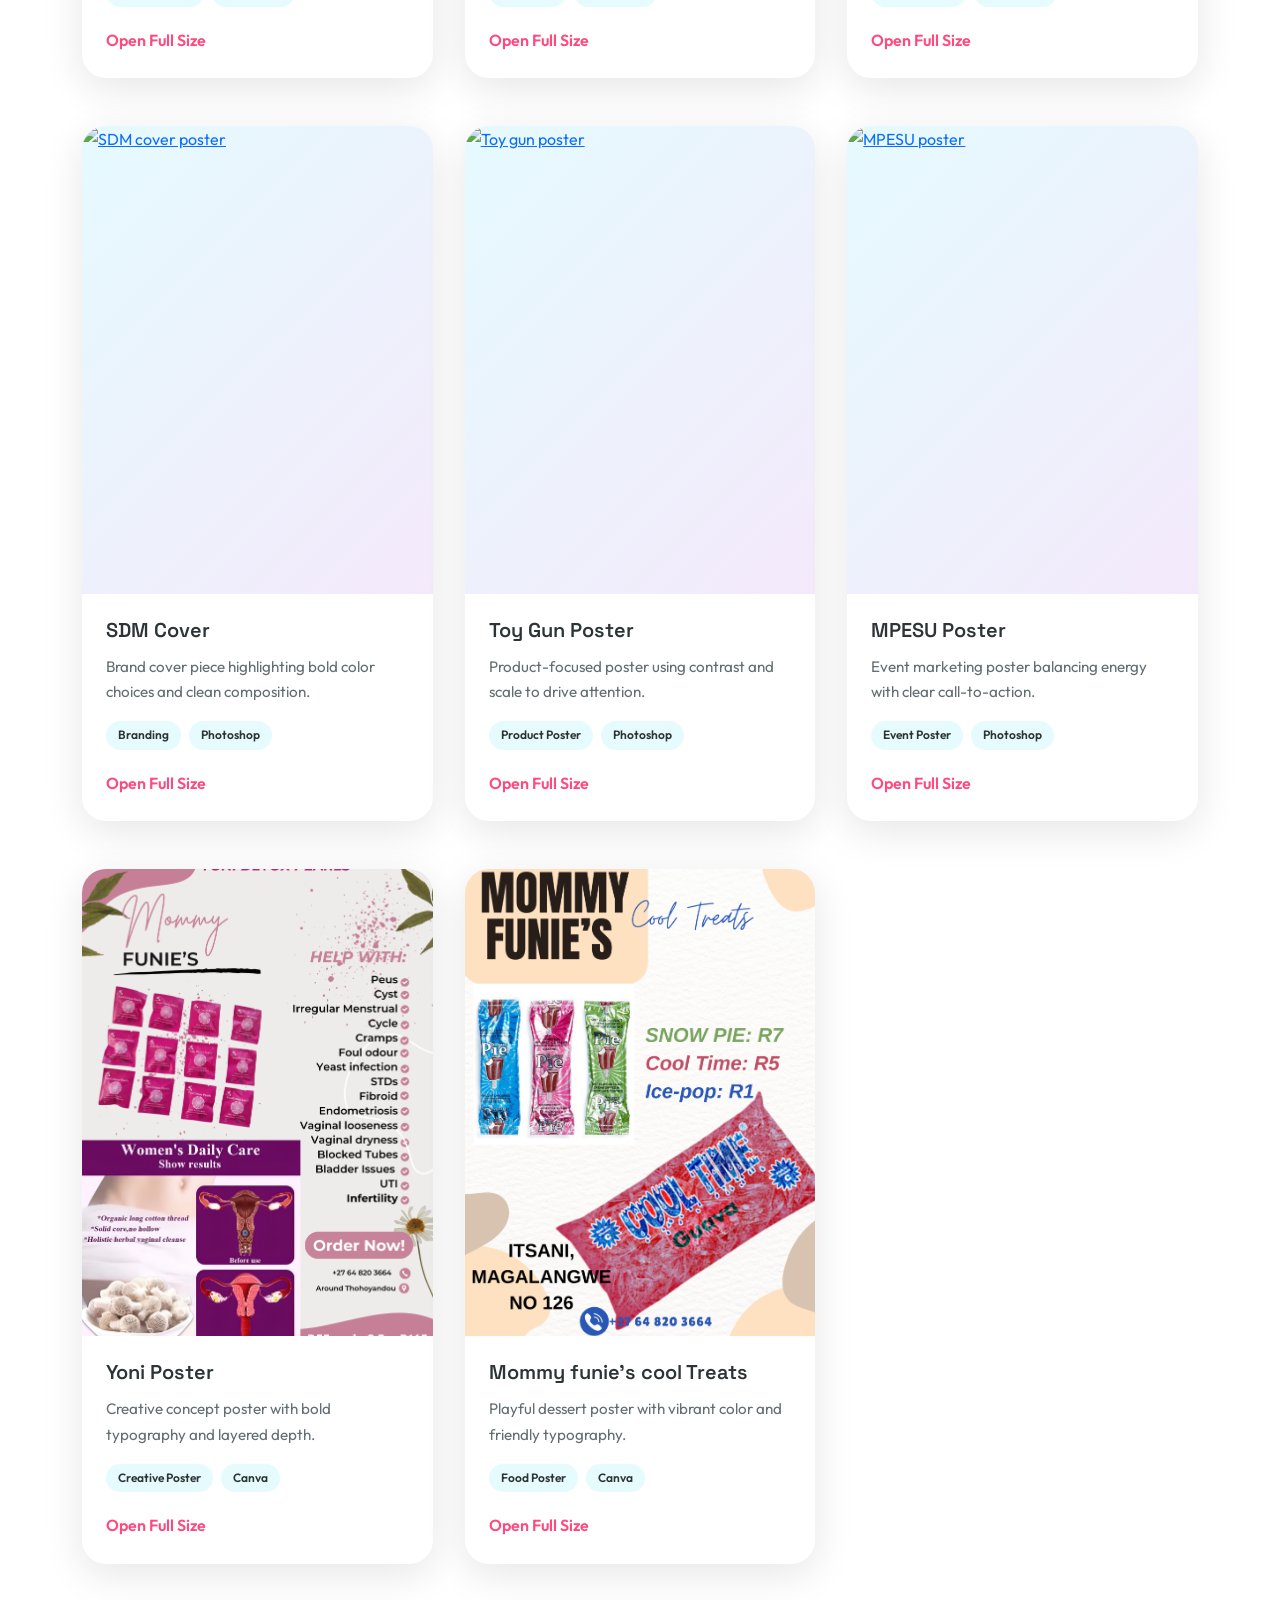
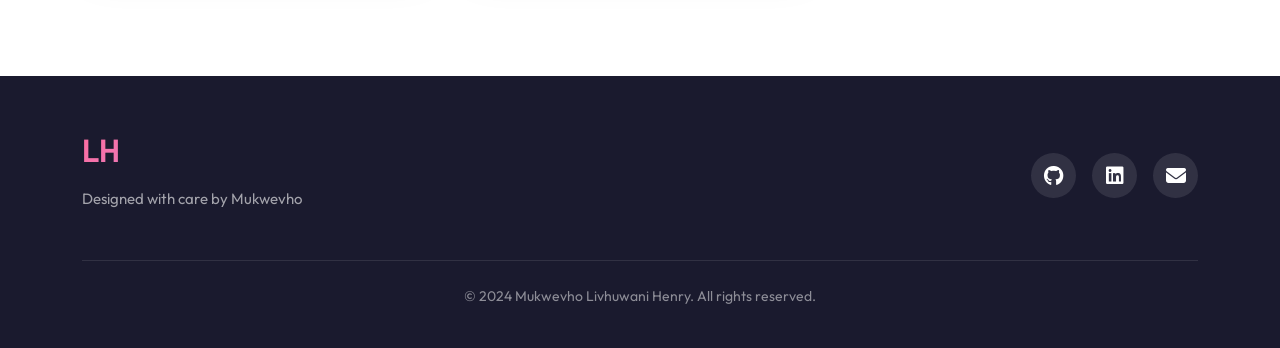
==== commit 9bd595fe: "fix: add floating actions on posters and hide goblin on mobile" ====
--- a/posters.html
+++ b/posters.html
@@ -227,6 +227,21 @@
         <span class="goblin-nails"></span>
     </div>
 
+    <div class="floating-actions" aria-label="Quick actions">
+        <a href="#main-content" class="floating-btn" aria-label="Back to top">
+            <i class="fas fa-arrow-up"></i>
+        </a>
+        <a href="https://wa.me/27765807777" target="_blank" rel="noopener noreferrer" class="floating-btn" aria-label="WhatsApp">
+            <i class="fab fa-whatsapp"></i>
+        </a>
+        <a href="https://github.com/Henryrsa" target="_blank" rel="noopener noreferrer" class="floating-btn" aria-label="GitHub">
+            <i class="fab fa-github"></i>
+        </a>
+        <a href="https://www.linkedin.com/in/livhuwani-henry-mukwevho-75aba8270/" target="_blank" rel="noopener noreferrer" class="floating-btn" aria-label="LinkedIn">
+            <i class="fab fa-linkedin"></i>
+        </a>
+    </div>
+
     </main>
 
     <footer class="footer">
--- a/style.css
+++ b/style.css
@@ -222,6 +222,7 @@
 
 .btn-primary-custom,
 .btn-secondary-custom,
+.btn-whatsapp,
 .btn-tertiary-custom {
     padding: 1rem 2rem;
     border-radius: 50px;
@@ -233,6 +234,7 @@
 
 .btn-primary-custom:focus-visible,
 .btn-secondary-custom:focus-visible,
+.btn-whatsapp:focus-visible,
 .btn-tertiary-custom:focus-visible,
 .project-link:focus-visible,
 .poster-actions a:focus-visible,
@@ -243,18 +245,6 @@
     outline-offset: 4px;
 }
 
-.btn-primary-custom:focus-visible,
-.btn-secondary-custom:focus-visible,
-.btn-tertiary-custom:focus-visible,
-.project-link:focus-visible,
-.poster-actions a:focus-visible,
-.social-link:focus-visible,
-.footer-social a:focus-visible,
-.filter-btn:focus-visible {
-    outline: 2px solid rgba(26, 26, 46, 0.4);
-    outline-offset: 4px;
-}
-
 .btn-primary-custom {
     background: var(--gradient-1);
     color: white;
@@ -275,6 +265,21 @@
 .btn-secondary-custom:hover {
     background: var(--primary);
     color: white;
+}
+
+.btn-whatsapp {
+    background: #25D366;
+    color: white;
+    border: 2px solid #25D366;
+    box-shadow: 0 5px 20px rgba(37, 211, 102, 0.35);
+}
+
+.btn-whatsapp:hover {
+    background: #1ebe5d;
+    border-color: #1ebe5d;
+    color: white;
+    transform: translateY(-3px);
+    box-shadow: 0 10px 30px rgba(37, 211, 102, 0.4);
 }
 
 .btn-tertiary-custom {
@@ -1310,6 +1315,12 @@
     .project-highlights {
         grid-template-columns: 1fr;
     }
+
+    .floating-actions {
+        opacity: 1;
+        transform: none;
+        pointer-events: auto;
+    }
 }
 
 /* Floating Actions */
@@ -1324,7 +1335,19 @@
     transform: translateY(10px);
     pointer-events: none;
     transition: all 0.3s ease;
-    z-index: 999;
+    z-index: 1002;
+}
+
+@media (max-width: 768px) {
+    .floating-actions {
+        opacity: 1;
+        transform: none;
+        pointer-events: auto;
+    }
+
+    .goblin {
+        display: none;
+    }
 }
 
 .floating-actions.visible {
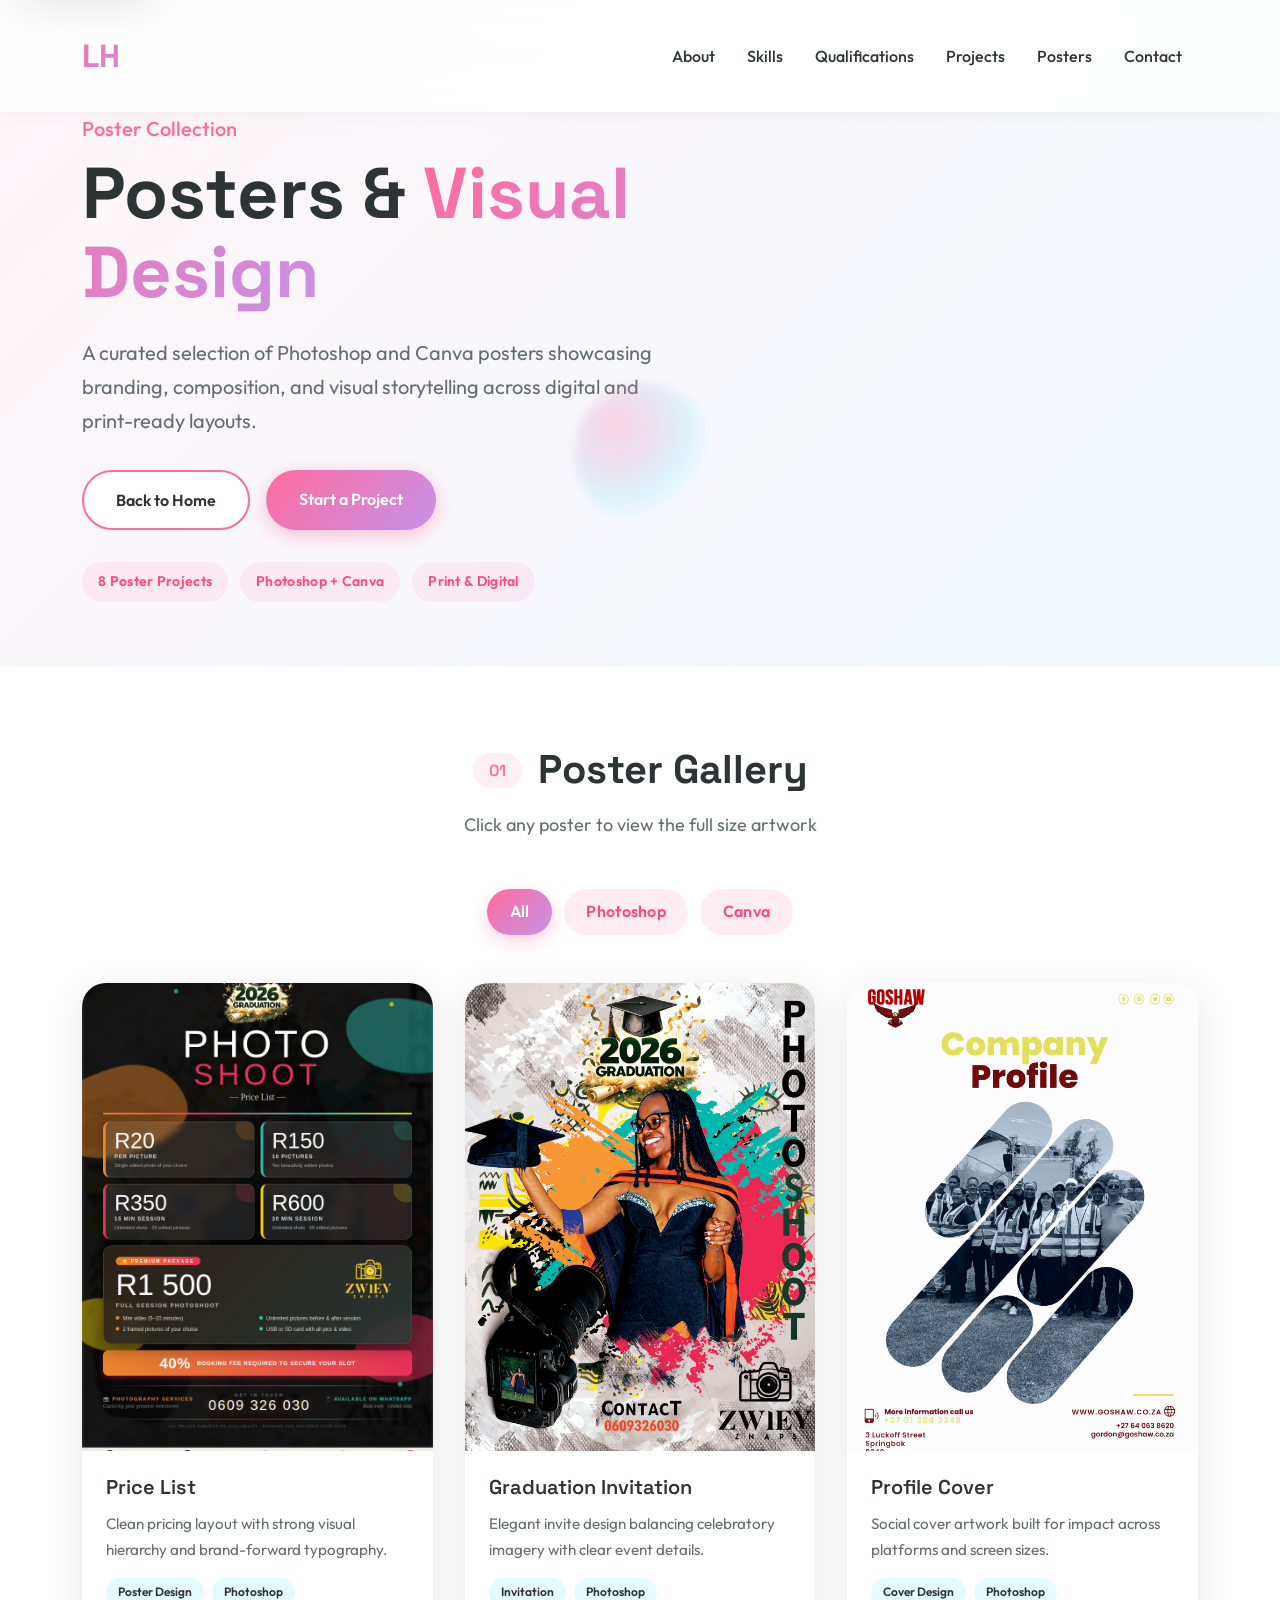
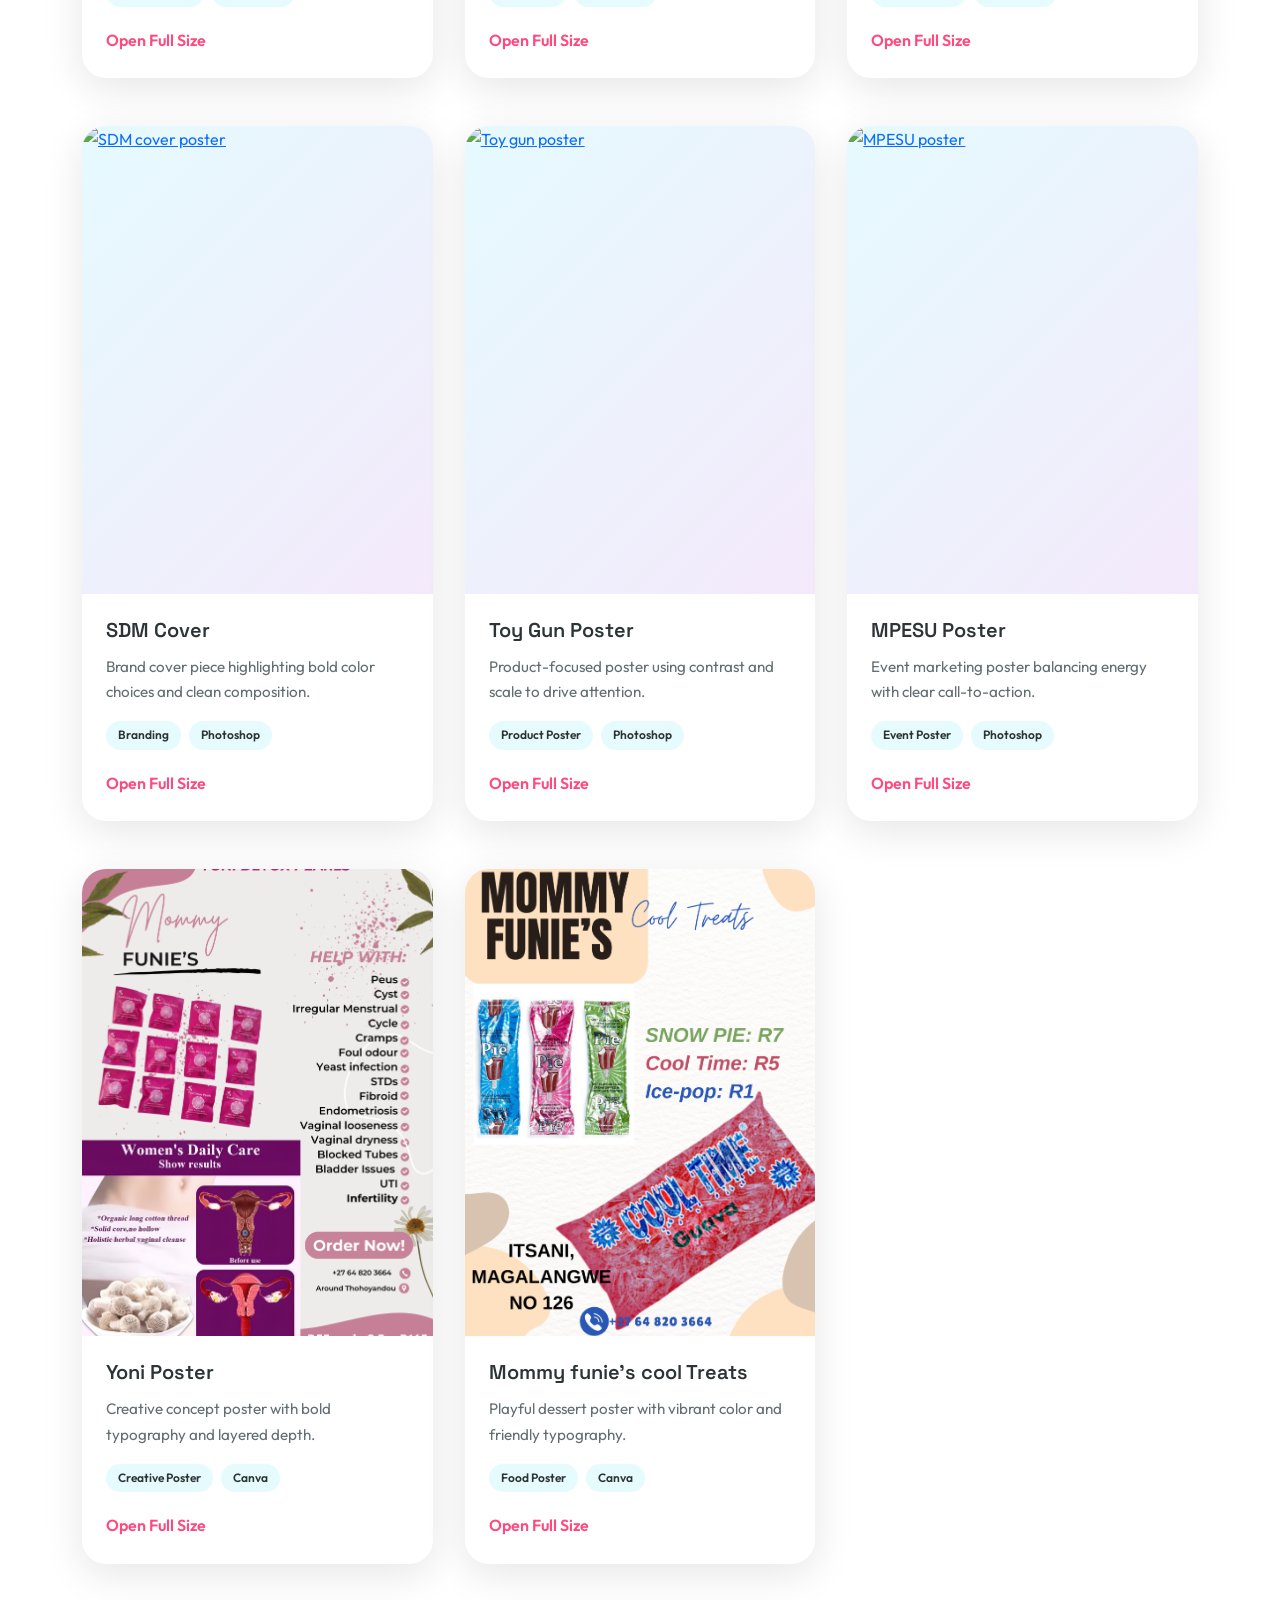
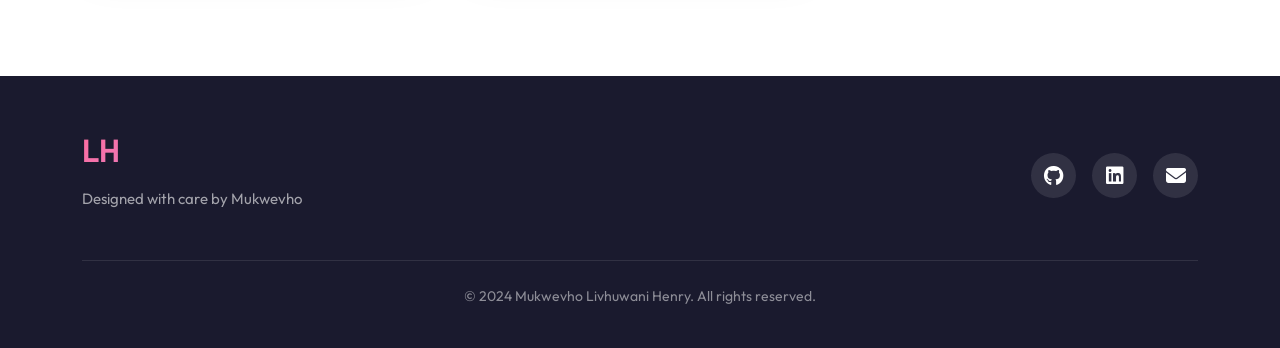
==== commit b50a63b4: "refactor: replace goblin with cursor orb and polish projects" ====
--- a/posters.html
+++ b/posters.html
@@ -217,28 +217,14 @@
         <p class="lightbox-caption"></p>
     </div>
 
-    <div class="goblin" aria-hidden="true">
-        <span class="goblin-shadow"></span>
-        <span class="goblin-body"></span>
-        <span class="goblin-head"></span>
-        <span class="goblin-eye goblin-eye-left"></span>
-        <span class="goblin-eye goblin-eye-right"></span>
-        <span class="goblin-arm"></span>
-        <span class="goblin-nails"></span>
-    </div>
+    <div class="cursor-orb" aria-hidden="true"></div>
 
     <div class="floating-actions" aria-label="Quick actions">
         <a href="#main-content" class="floating-btn" aria-label="Back to top">
             <i class="fas fa-arrow-up"></i>
         </a>
-        <a href="https://wa.me/27765807777" target="_blank" rel="noopener noreferrer" class="floating-btn" aria-label="WhatsApp">
-            <i class="fab fa-whatsapp"></i>
-        </a>
-        <a href="https://github.com/Henryrsa" target="_blank" rel="noopener noreferrer" class="floating-btn" aria-label="GitHub">
-            <i class="fab fa-github"></i>
-        </a>
-        <a href="https://www.linkedin.com/in/livhuwani-henry-mukwevho-75aba8270/" target="_blank" rel="noopener noreferrer" class="floating-btn" aria-label="LinkedIn">
-            <i class="fab fa-linkedin"></i>
+        <a href="https://github.com/Henryrsa" target="_blank" rel="noopener noreferrer" class="floating-btn floating-cycle" aria-label="Open GitHub">
+            <i class="fab fa-github cycle-icon"></i>
         </a>
     </div>
 
--- a/style.css
+++ b/style.css
@@ -440,48 +440,37 @@
 .about-image-wrapper {
     position: relative;
     margin-bottom: 2rem;
-}
-
-.about-shape {
-    position: absolute;
-    top: -14px;
-    left: -14px;
-    width: calc(100% + 28px);
-    height: calc(100% + 28px);
-    background: var(--gradient-2);
-    border-radius: 30% 70% 70% 30% / 30% 30% 70% 70%;
-    animation: morph 8s ease-in-out infinite;
-    z-index: 0;
-    opacity: 0.7;
-}
-
-@keyframes morph {
-    0%, 100% {
-        border-radius: 30% 70% 70% 30% / 30% 30% 70% 70%;
-    }
-    50% {
-        border-radius: 70% 30% 30% 70% / 70% 70% 30% 30%;
-    }
-}
-
-.about-image-placeholder {
-    position: relative;
-    width: 100%;
-    padding-bottom: 100%;
     display: flex;
     align-items: center;
     justify-content: center;
-    background: linear-gradient(135deg, rgba(126, 232, 250, 0.2) 0%, rgba(199, 146, 234, 0.2) 100%);
-    border-radius: 30% 70% 70% 30% / 30% 30% 70% 70%;
-    overflow: hidden;
-    z-index: 1;
-}
-
-.about-image-placeholder i {
-    position: absolute;
-    font-size: 5rem;
+}
+
+.about-panel {
+    width: min(420px, 90%);
+    aspect-ratio: 4 / 5;
+    border-radius: 28px;
+    background: linear-gradient(135deg, rgba(126, 232, 250, 0.18) 0%, rgba(199, 146, 234, 0.18) 100%);
+    box-shadow: var(--shadow);
+    display: flex;
+    flex-direction: column;
+    align-items: center;
+    justify-content: center;
+    gap: 1rem;
+    border: 1px solid rgba(199, 146, 234, 0.2);
+}
+
+.about-panel i {
+    font-size: 3.5rem;
     color: var(--primary);
-    opacity: 0.5;
+    opacity: 0.85;
+}
+
+.about-panel span {
+    font-family: var(--font-heading);
+    font-size: 1.25rem;
+    font-weight: 600;
+    color: var(--text);
+    letter-spacing: 0.5px;
 }
 
 .about-content .section-title {
@@ -746,25 +735,49 @@
 
 .project-image {
     height: 200px;
-    background: linear-gradient(135deg, var(--accent) 0%, var(--secondary) 100%);
+    background: #f4f5f7;
+    border: 1px solid rgba(26, 26, 46, 0.08);
     display: flex;
     align-items: center;
     justify-content: center;
     position: relative;
     overflow: hidden;
+    box-shadow: inset 0 0 0 1px rgba(255, 255, 255, 0.6);
+}
+
+.project-image::before {
+    content: '';
+    position: absolute;
+    top: 0;
+    left: 0;
+    right: 0;
+    height: 4px;
+    background: var(--gradient-2);
+    opacity: 0.8;
 }
 
 .project-placeholder {
     display: flex;
     flex-direction: column;
     align-items: center;
-    gap: 0.5rem;
-    color: white;
+    gap: 0.75rem;
+    color: var(--text);
     z-index: 1;
-}
-
-.project-placeholder i {
-    font-size: 3rem;
+    text-align: center;
+}
+
+.project-icon {
+    width: 56px;
+    height: 56px;
+    border-radius: 18px;
+    display: flex;
+    align-items: center;
+    justify-content: center;
+}
+
+.project-icon i {
+    font-size: 2.4rem;
+    line-height: 1;
 }
 
 .project-placeholder span {
@@ -772,6 +785,7 @@
     text-transform: uppercase;
     letter-spacing: 2px;
     font-size: 0.75rem;
+    color: var(--text-light);
 }
 
 .project-card.coming-soon .project-image {
@@ -1264,11 +1278,9 @@
         transform: none;
     }
 
-    .goblin {
-        width: 70px;
-        height: 70px;
-        left: 0;
-        top: 0;
+    .cursor-orb {
+        width: 110px;
+        height: 110px;
     }
 }
 
@@ -1344,10 +1356,6 @@
         transform: none;
         pointer-events: auto;
     }
-
-    .goblin {
-        display: none;
-    }
 }
 
 .floating-actions.visible {
@@ -1371,6 +1379,20 @@
     transition: all 0.3s ease;
 }
 
+.floating-cycle {
+    position: relative;
+    animation: pulse 2.8s ease-in-out infinite;
+}
+
+.floating-cycle .cycle-icon {
+    transition: opacity 0.25s ease, transform 0.25s ease;
+}
+
+.floating-cycle.cycle-fade .cycle-icon {
+    opacity: 0;
+    transform: translateY(6px);
+}
+
 .floating-btn:hover {
     background: var(--gradient-1);
     color: white;
@@ -1382,167 +1404,21 @@
     outline-offset: 4px;
 }
 
-/* Goblin */
-.goblin {
+/* Cursor Orb */
+.cursor-orb {
     position: fixed;
-    width: 90px;
-    height: 90px;
+    width: 140px;
+    height: 140px;
     left: 0;
     top: 0;
+    border-radius: 50%;
     pointer-events: none;
     z-index: 998;
+    background: radial-gradient(circle at 30% 30%, rgba(255, 107, 157, 0.35), rgba(126, 232, 250, 0.25) 55%, rgba(255, 255, 255, 0) 70%);
+    filter: blur(6px);
+    opacity: 0.8;
     transform: translate3d(0, 0, 0);
-    transform-origin: center;
-}
-
-.goblin-shadow {
-    position: absolute;
-    width: 60px;
-    height: 16px;
-    left: 15px;
-    bottom: 6px;
-    background: rgba(26, 26, 46, 0.2);
-    border-radius: 50%;
-    filter: blur(4px);
-}
-
-.goblin-body {
-    position: absolute;
-    width: 56px;
-    height: 42px;
-    left: 18px;
-    bottom: 18px;
-    background: #6bbf4e;
-    border-radius: 18px 18px 16px 16px;
-    box-shadow: inset 0 -6px 0 rgba(0, 0, 0, 0.12);
-    animation: goblin-float 2.6s ease-in-out infinite;
-}
-
-.goblin-head {
-    position: absolute;
-    width: 54px;
-    height: 50px;
-    left: 18px;
-    bottom: 46px;
-    background: #7ed85d;
-    border-radius: 20px 20px 18px 18px;
-    box-shadow: inset 0 -6px 0 rgba(0, 0, 0, 0.12);
-    animation: goblin-float 2.6s ease-in-out infinite;
-}
-
-.goblin-head::before,
-.goblin-head::after {
-    content: '';
-    position: absolute;
-    width: 14px;
-    height: 14px;
-    background: #7ed85d;
-    border-radius: 4px;
-    top: 8px;
-}
-
-.goblin-head::before {
-    left: -6px;
-    transform: rotate(-10deg);
-}
-
-.goblin-head::after {
-    right: -6px;
-    transform: rotate(10deg);
-}
-
-.goblin-eye {
-    position: absolute;
-    width: 8px;
-    height: 12px;
-    background: white;
-    border-radius: 50%;
-    bottom: 70px;
-}
-
-.goblin-eye::after {
-    content: '';
-    position: absolute;
-    width: 4px;
-    height: 4px;
-    background: #1a1a2e;
-    border-radius: 50%;
-    top: 4px;
-    left: 2px;
-}
-
-.goblin-eye-left {
-    left: 32px;
-}
-
-.goblin-eye-right {
-    right: 32px;
-}
-
-.goblin-arm {
-    position: absolute;
-    width: 22px;
-    height: 32px;
-    right: 10px;
-    bottom: 34px;
-    background: #5aa93f;
-    border-radius: 12px;
-    transform-origin: top left;
-}
-
-.goblin-nails {
-    position: absolute;
-    width: 30px;
-    height: 6px;
-    right: -6px;
-    bottom: 44px;
-    background: linear-gradient(90deg, rgba(255, 255, 255, 0.85), rgba(255, 255, 255, 0));
-    border-radius: 999px;
-    opacity: 0;
-}
-
-.goblin.attack .goblin-arm {
-    animation: goblin-swipe 0.35s ease;
-}
-
-.goblin.attack .goblin-nails {
-    animation: goblin-slash 0.35s ease;
-}
-
-@keyframes goblin-float {
-    0%, 100% {
-        transform: translateY(0);
-    }
-    50% {
-        transform: translateY(-6px);
-    }
-}
-
-@keyframes goblin-swipe {
-    0% {
-        transform: rotate(0deg);
-    }
-    40% {
-        transform: rotate(-55deg);
-    }
-    100% {
-        transform: rotate(0deg);
-    }
-}
-
-@keyframes goblin-slash {
-    0% {
-        opacity: 0;
-        transform: translateX(0);
-    }
-    30% {
-        opacity: 1;
-        transform: translateX(6px);
-    }
-    100% {
-        opacity: 0;
-        transform: translateX(12px);
-    }
+    transition: opacity 0.3s ease;
 }
 
 @media (prefers-reduced-motion: reduce) {
@@ -1565,17 +1441,11 @@
         transform: none;
     }
 
-    .goblin {
-        animation: none;
-        right: 24px;
-        bottom: 24px;
-        left: auto;
-        top: auto;
-        transform: none;
-    }
-
-    .goblin-body,
-    .goblin-head {
+    .cursor-orb {
+        display: none;
+    }
+
+    .floating-cycle {
         animation: none;
     }
 }
